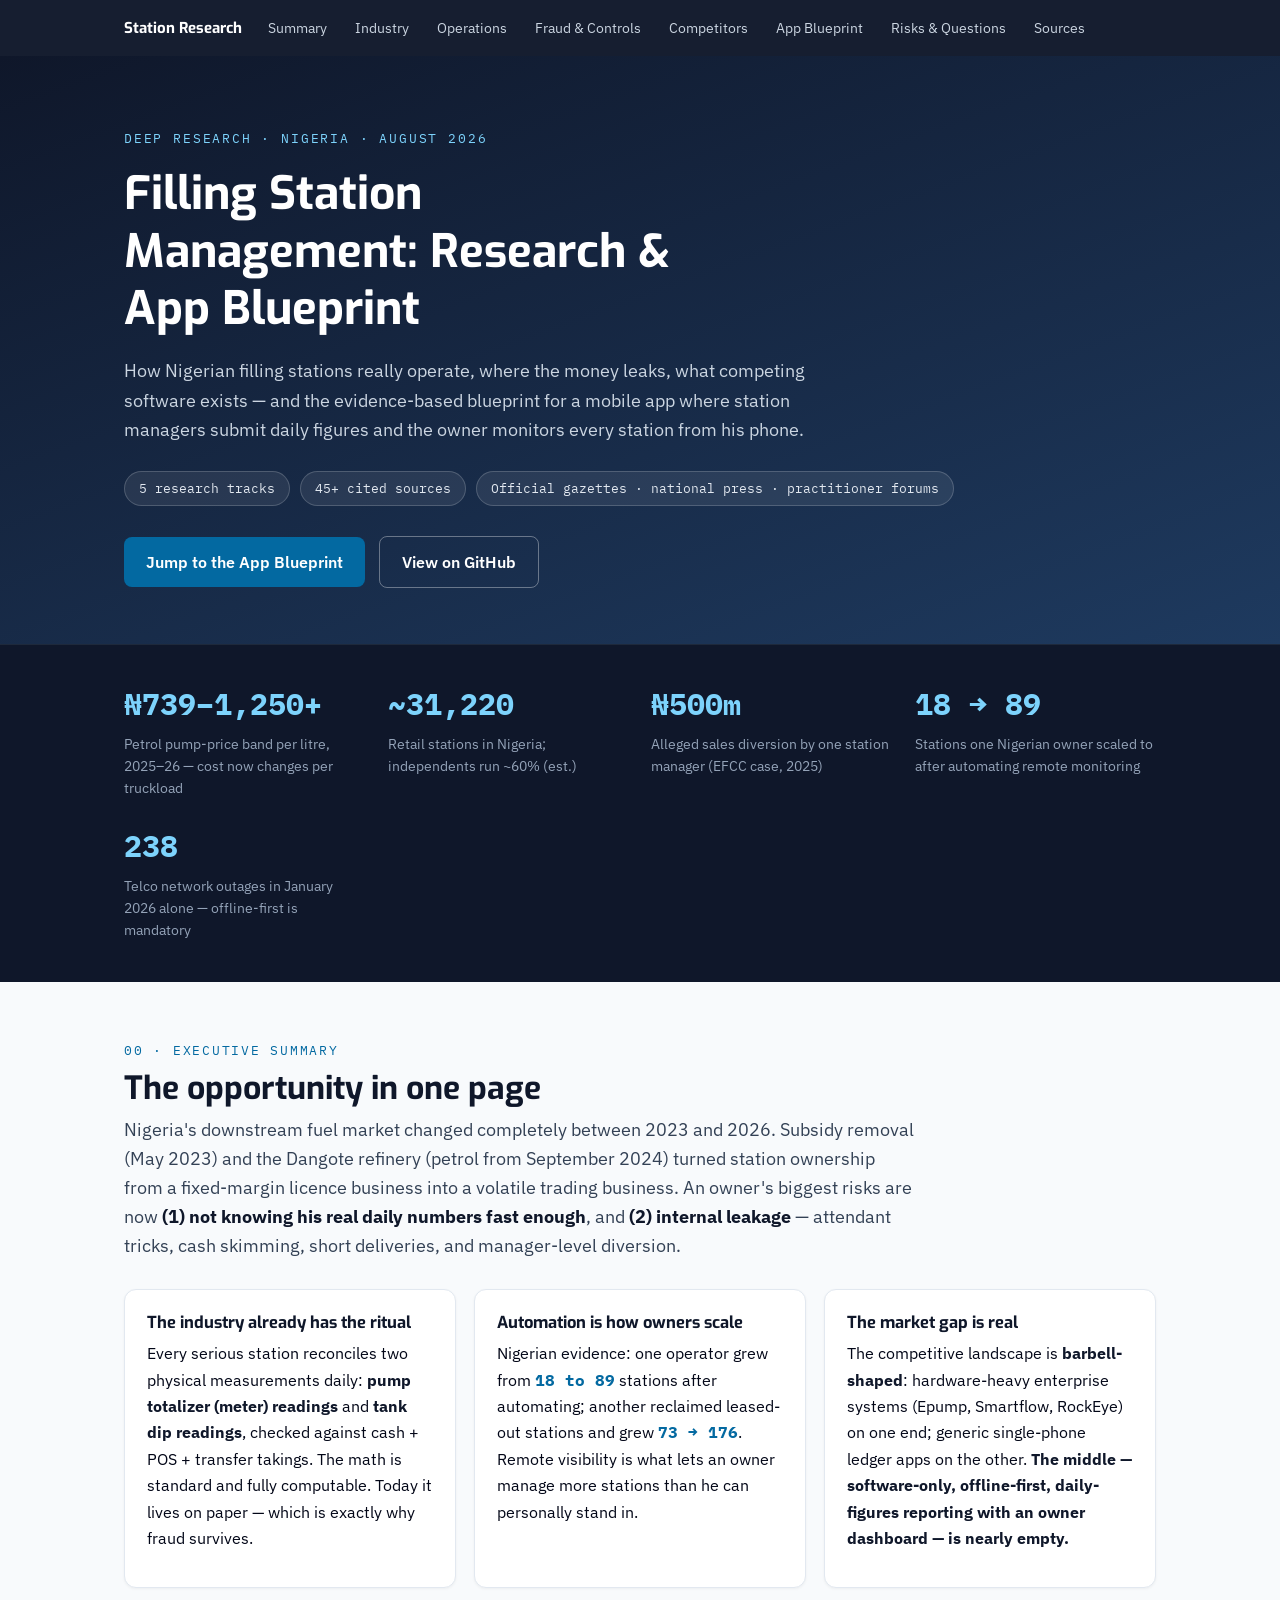
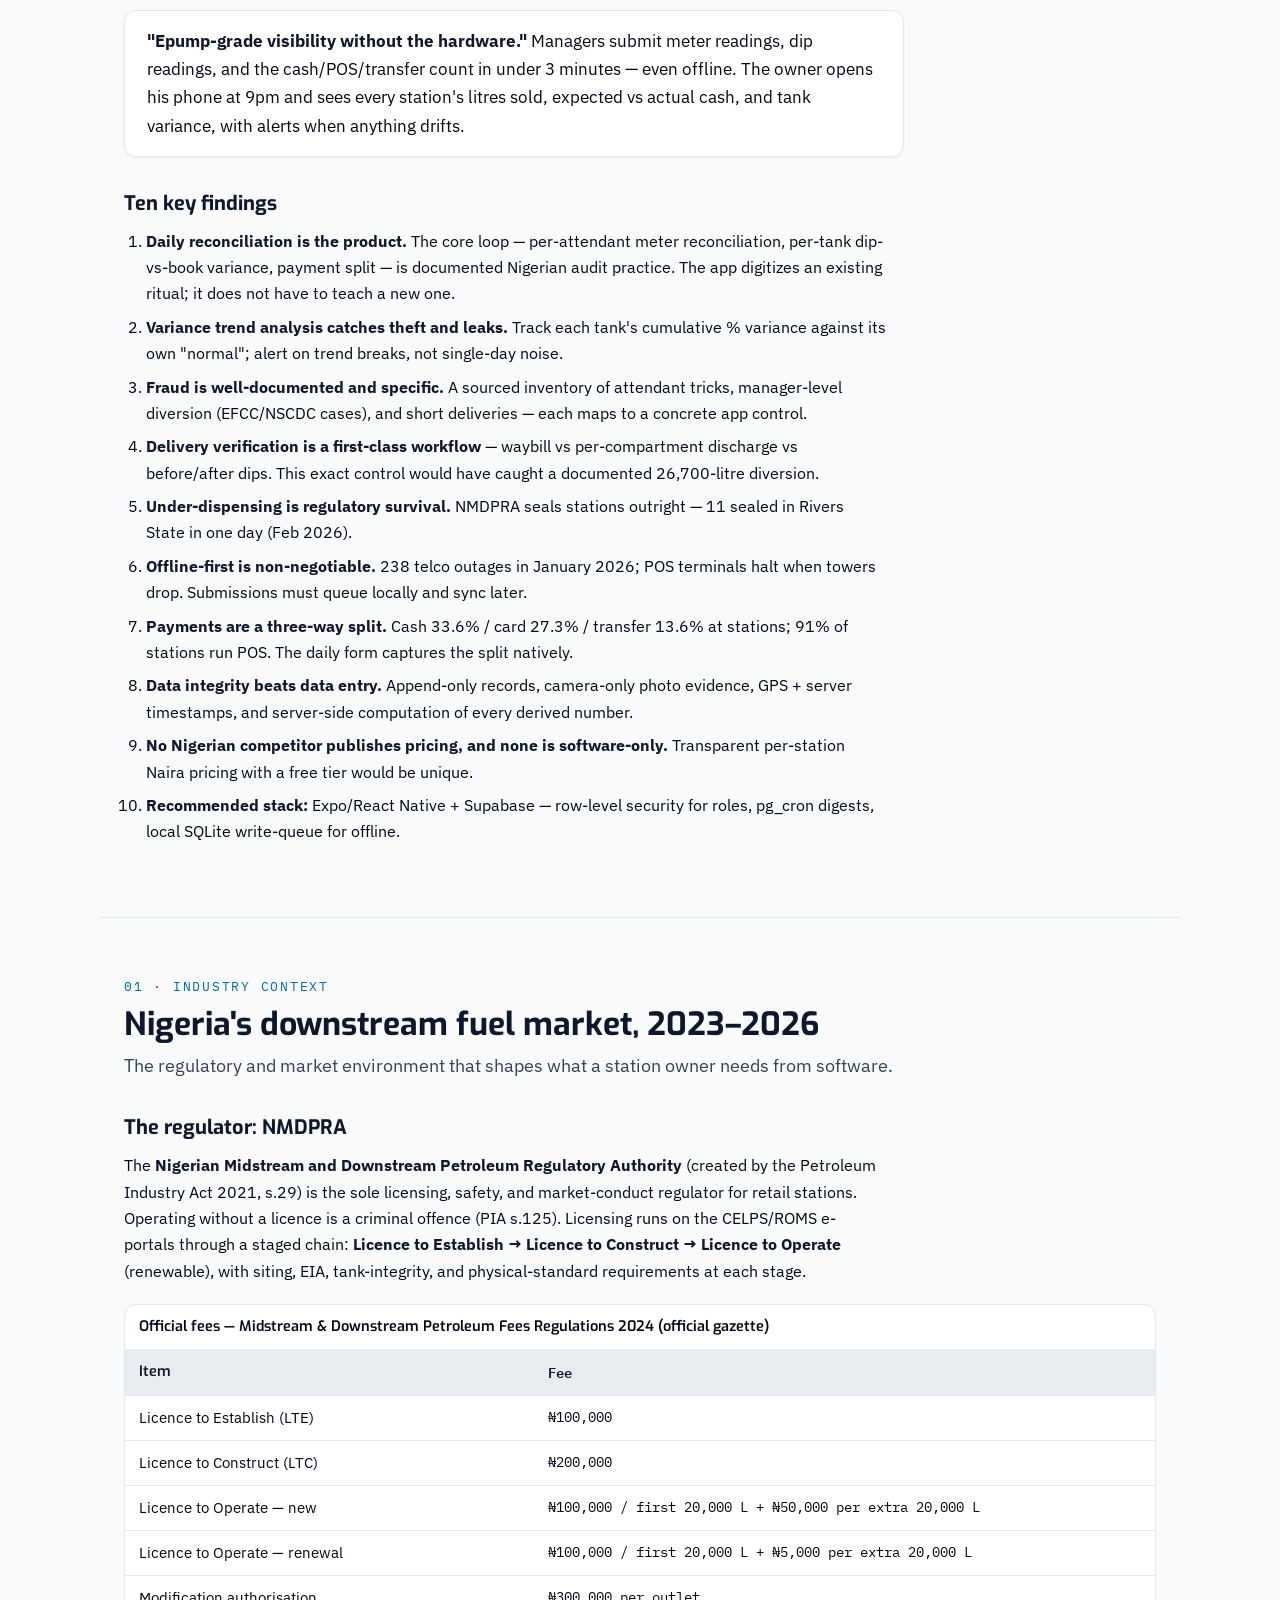
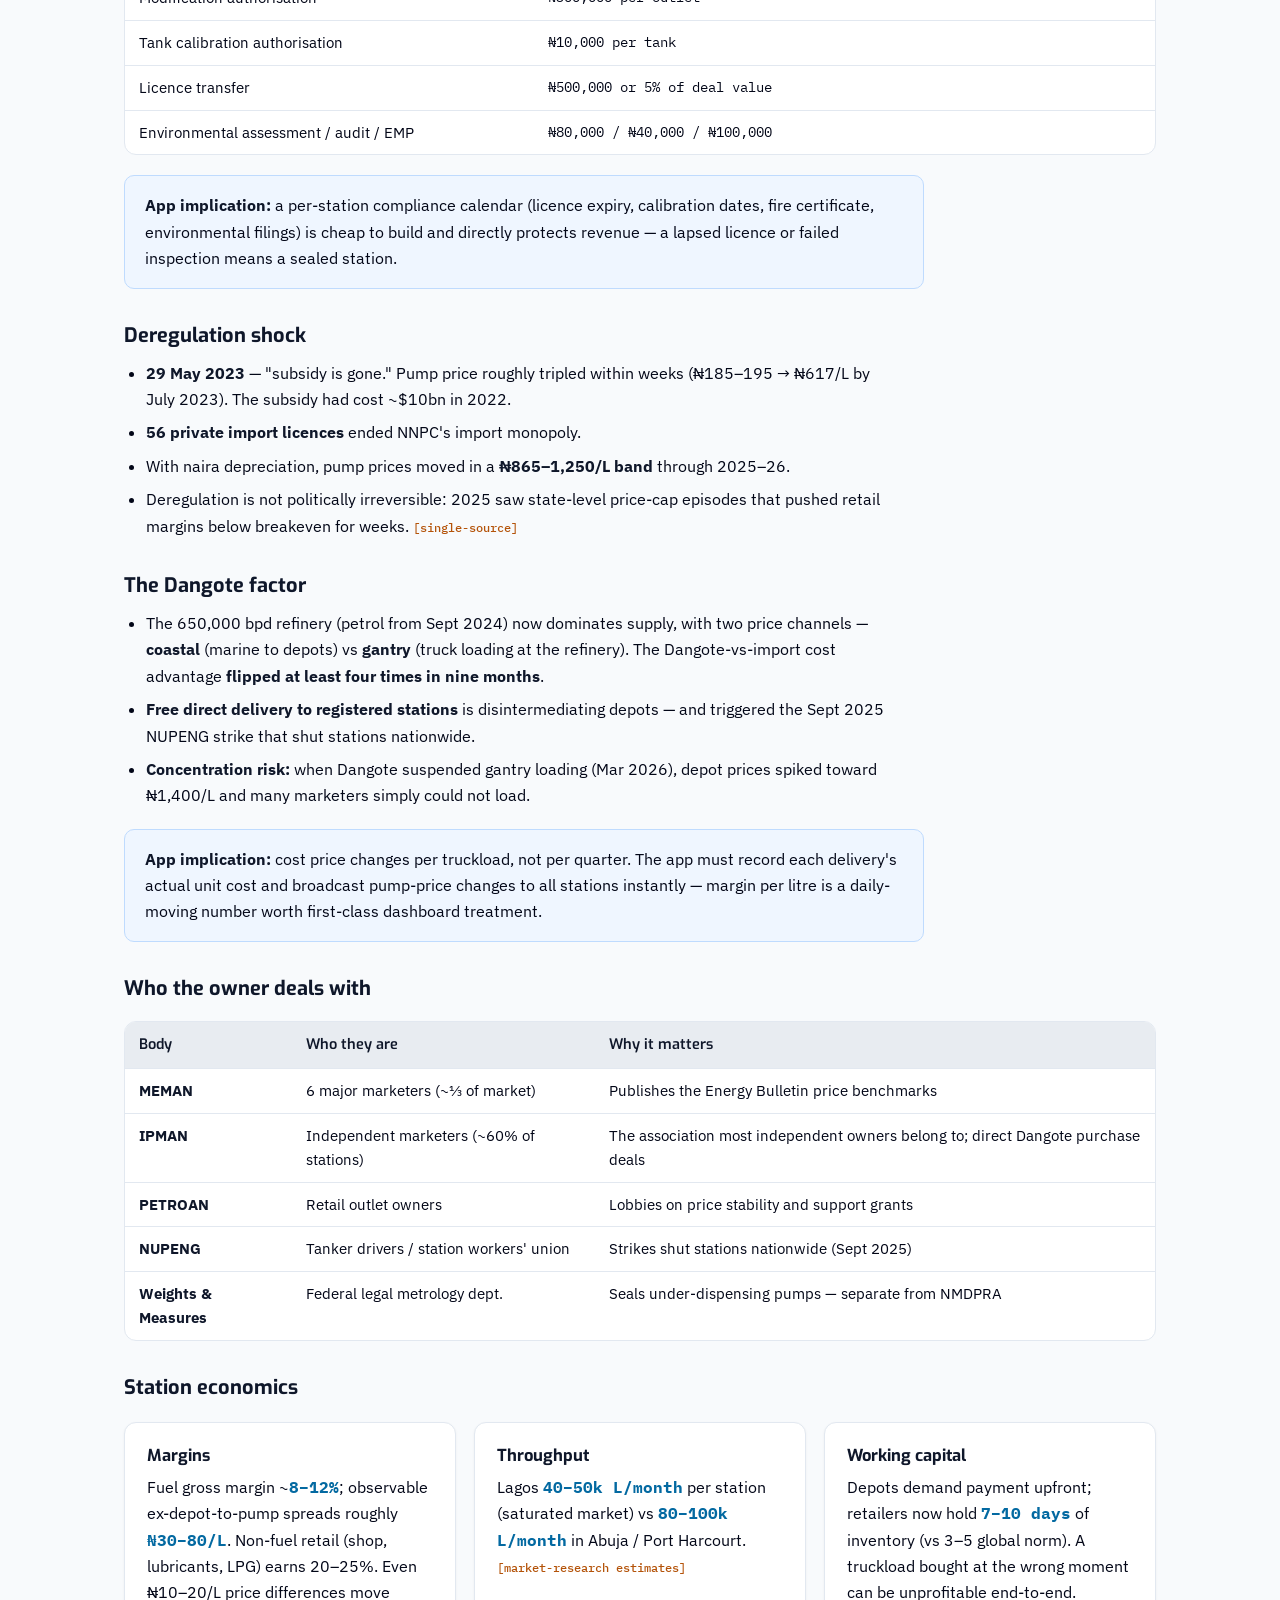
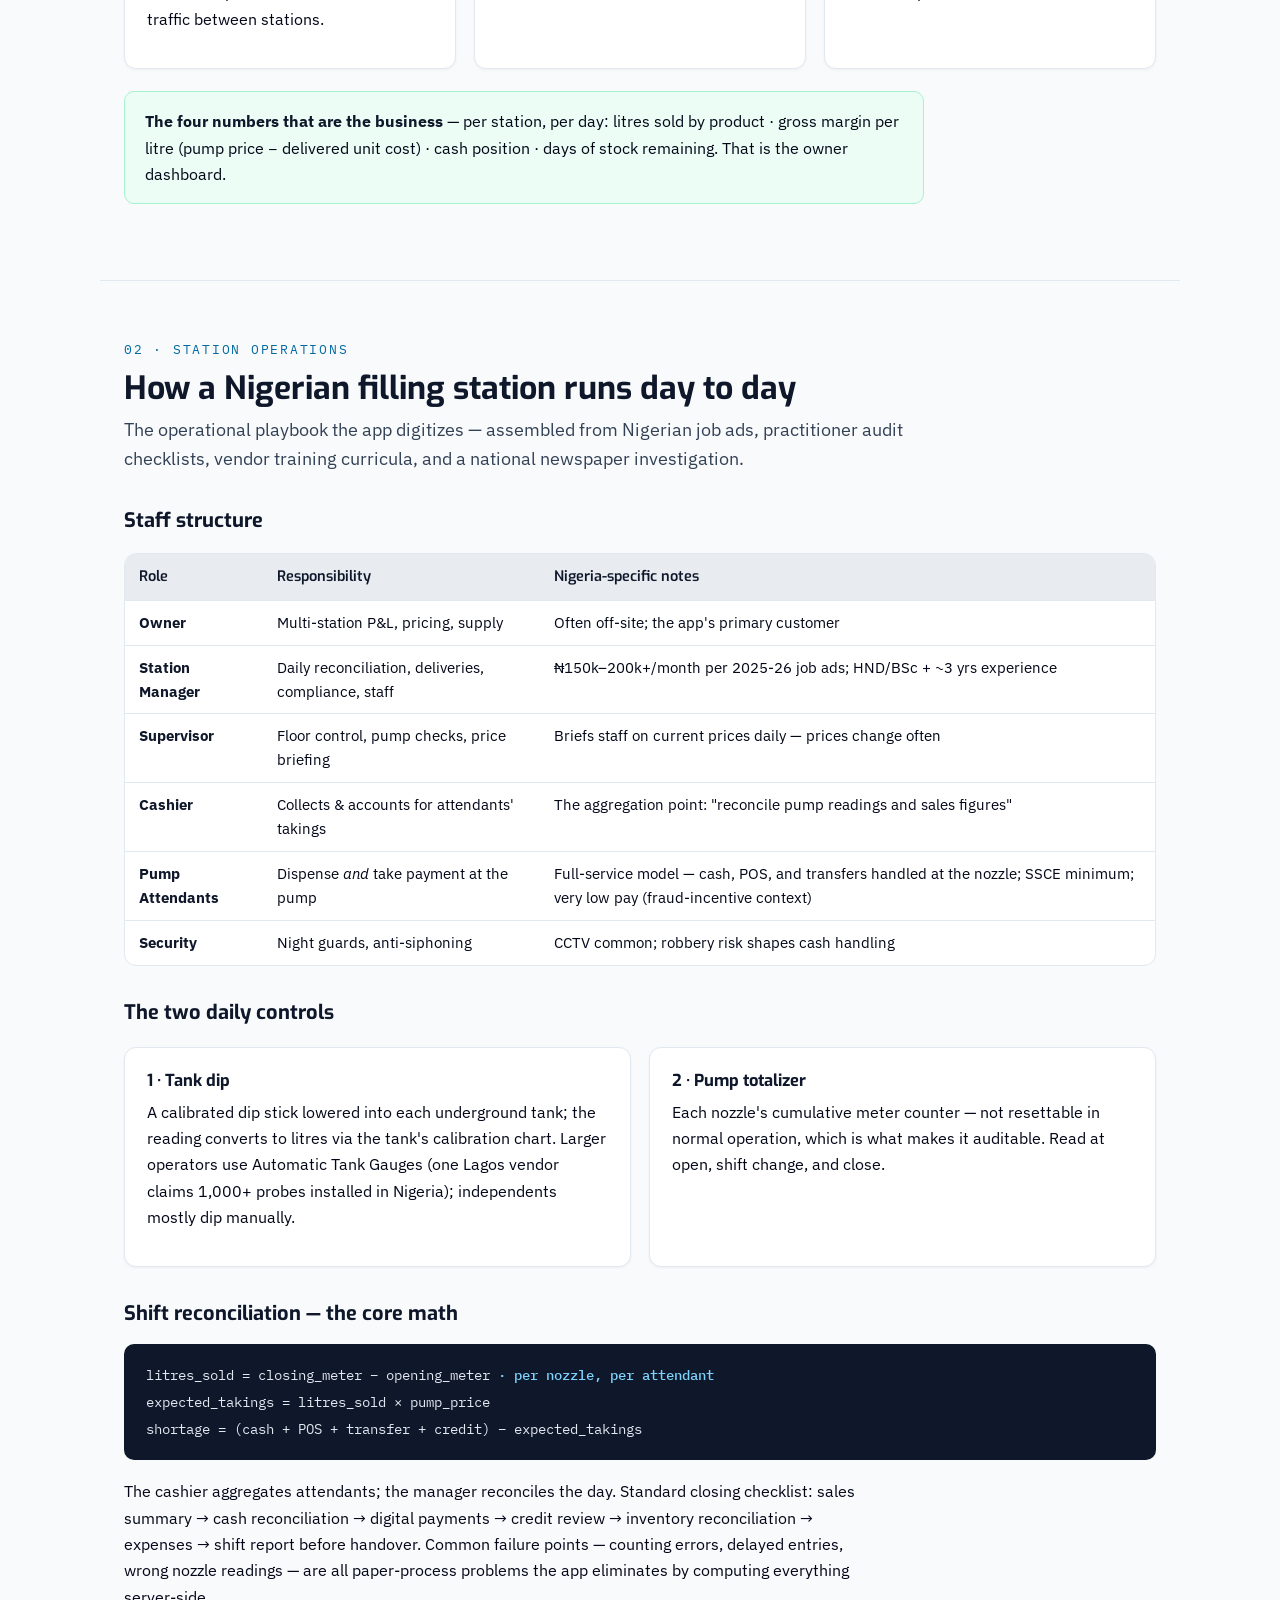
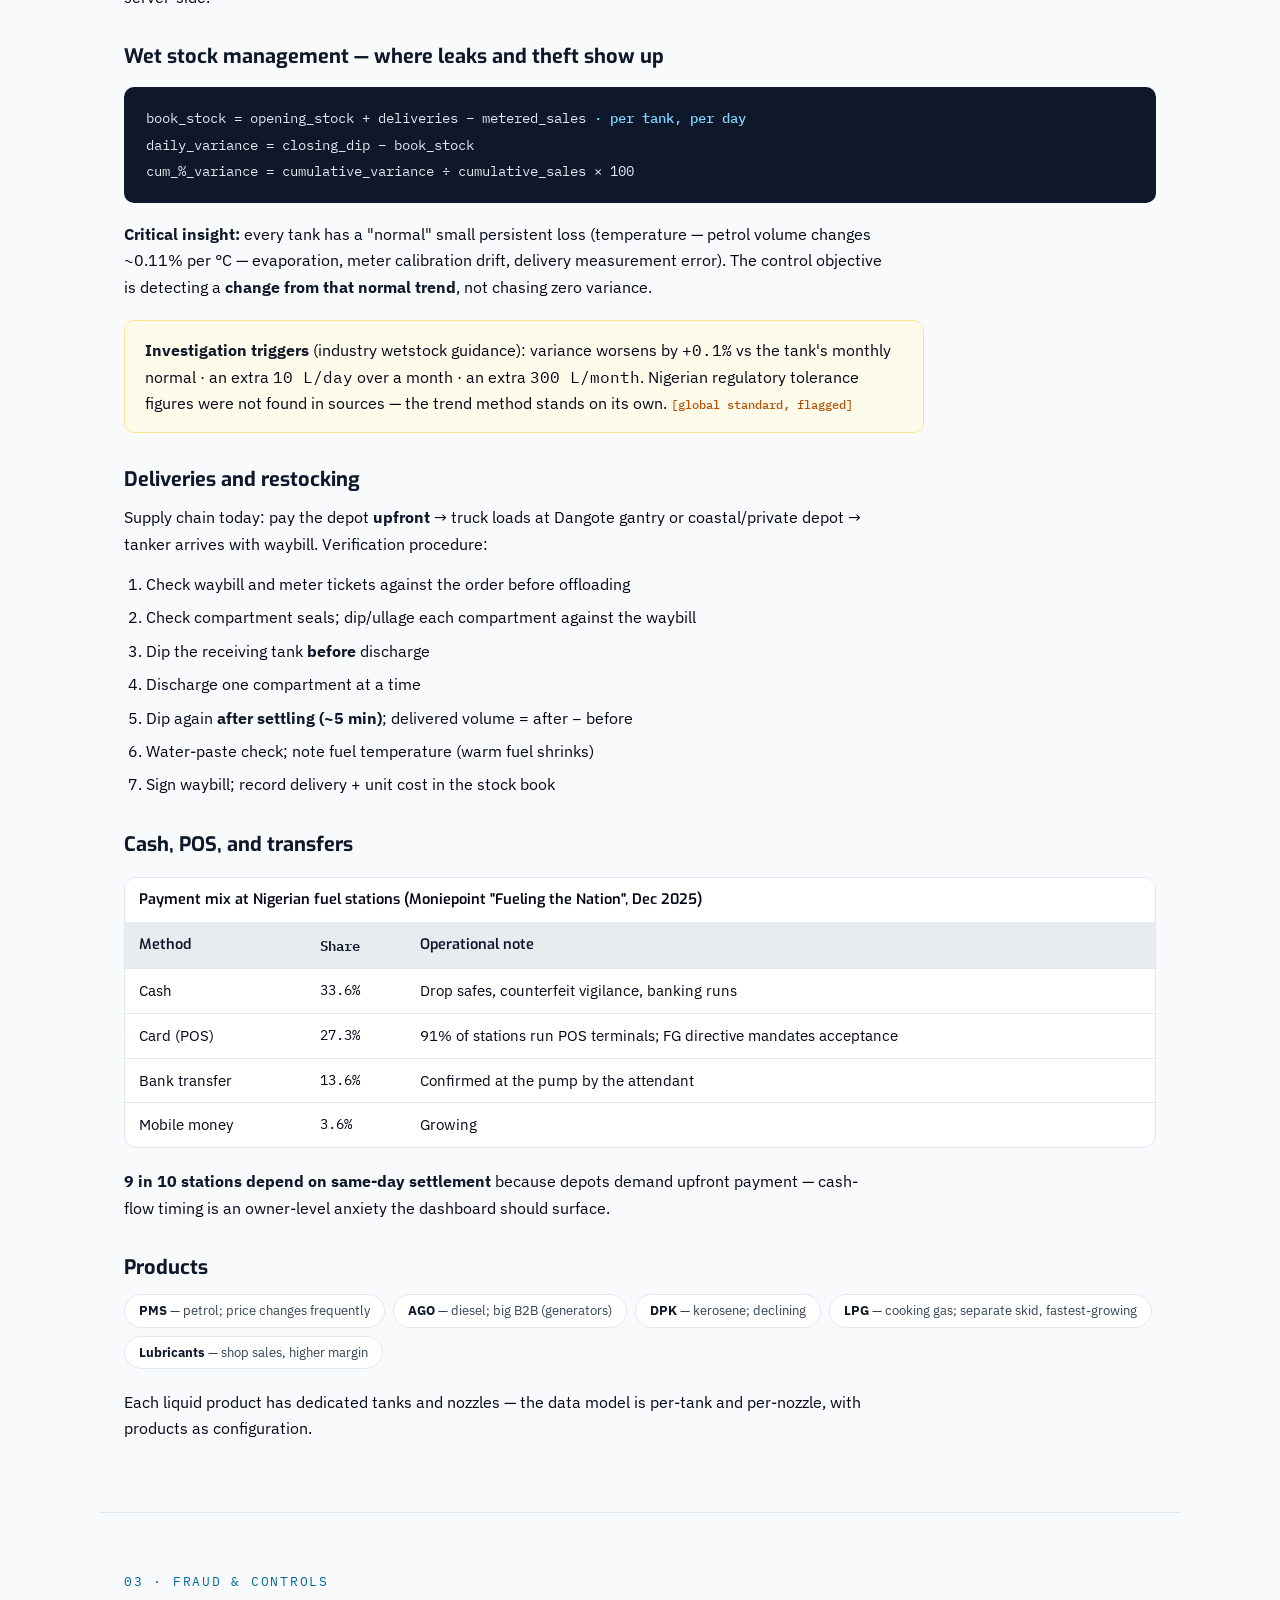
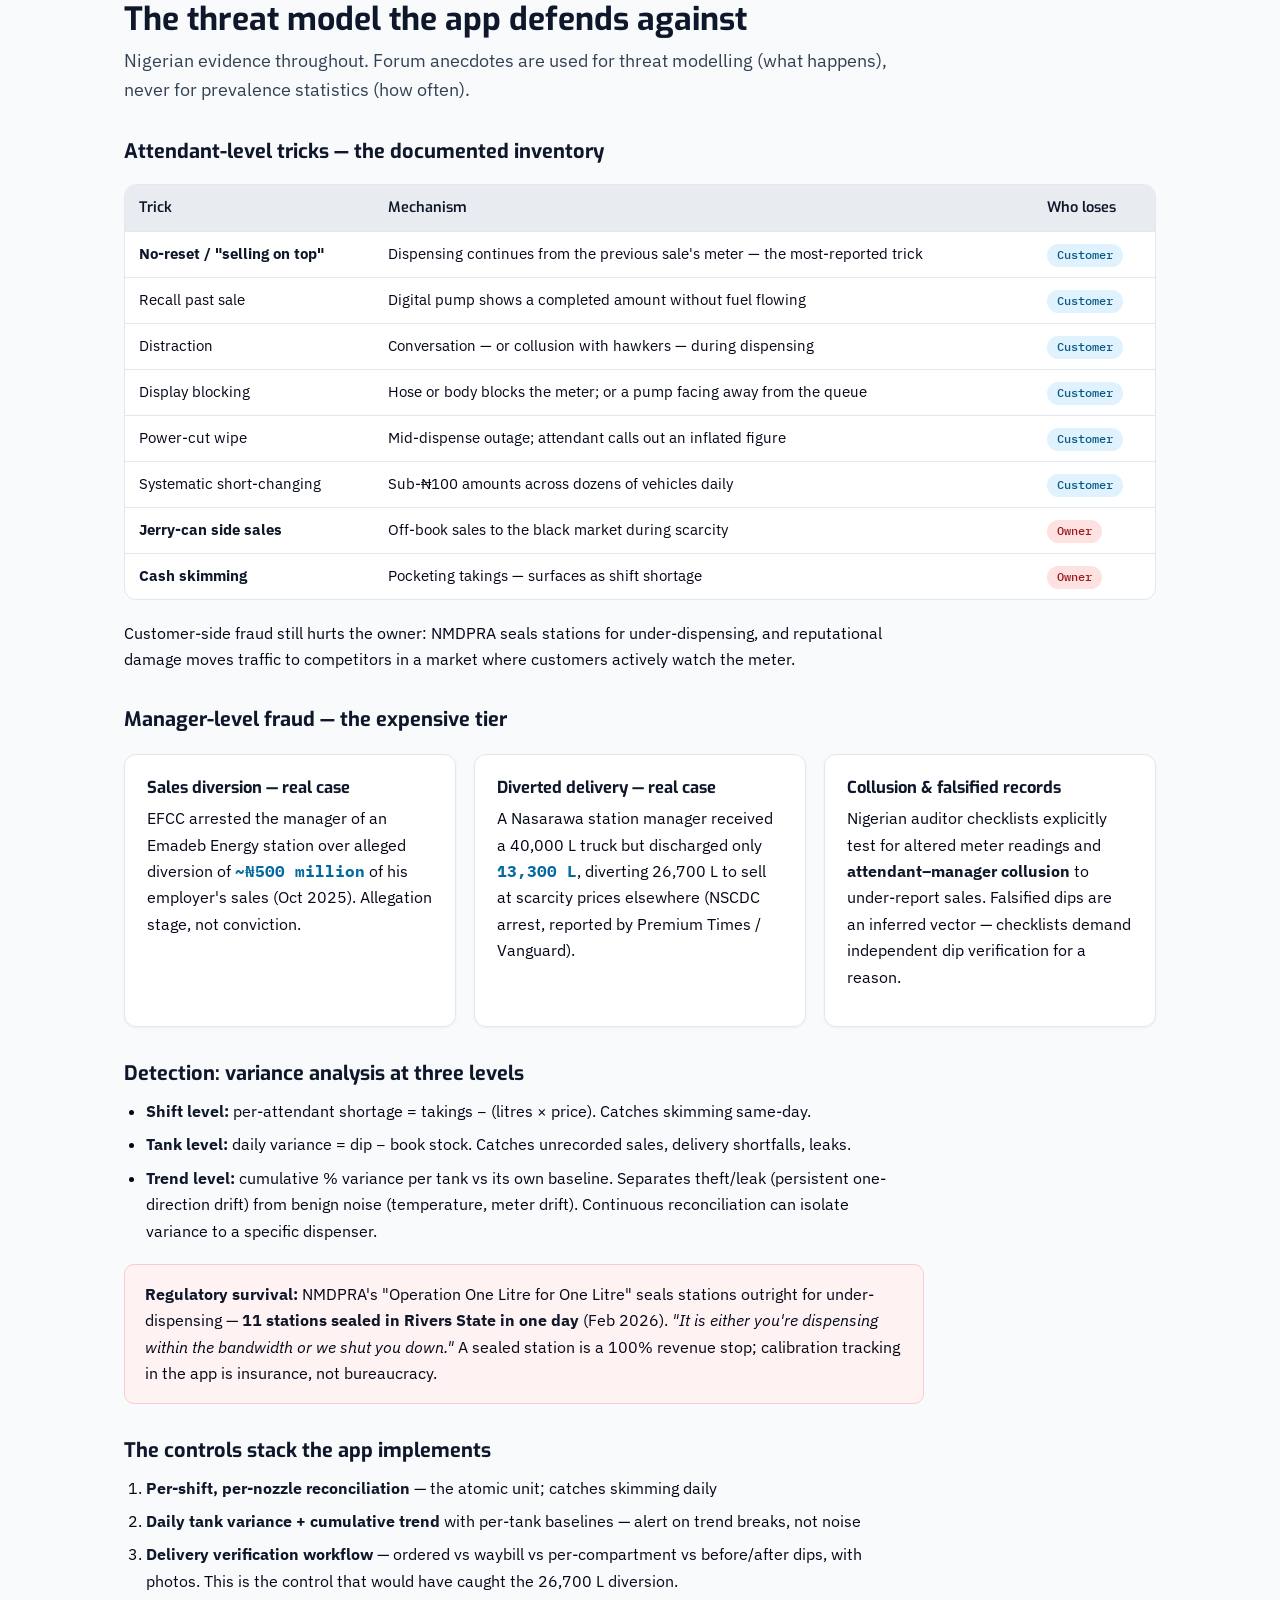
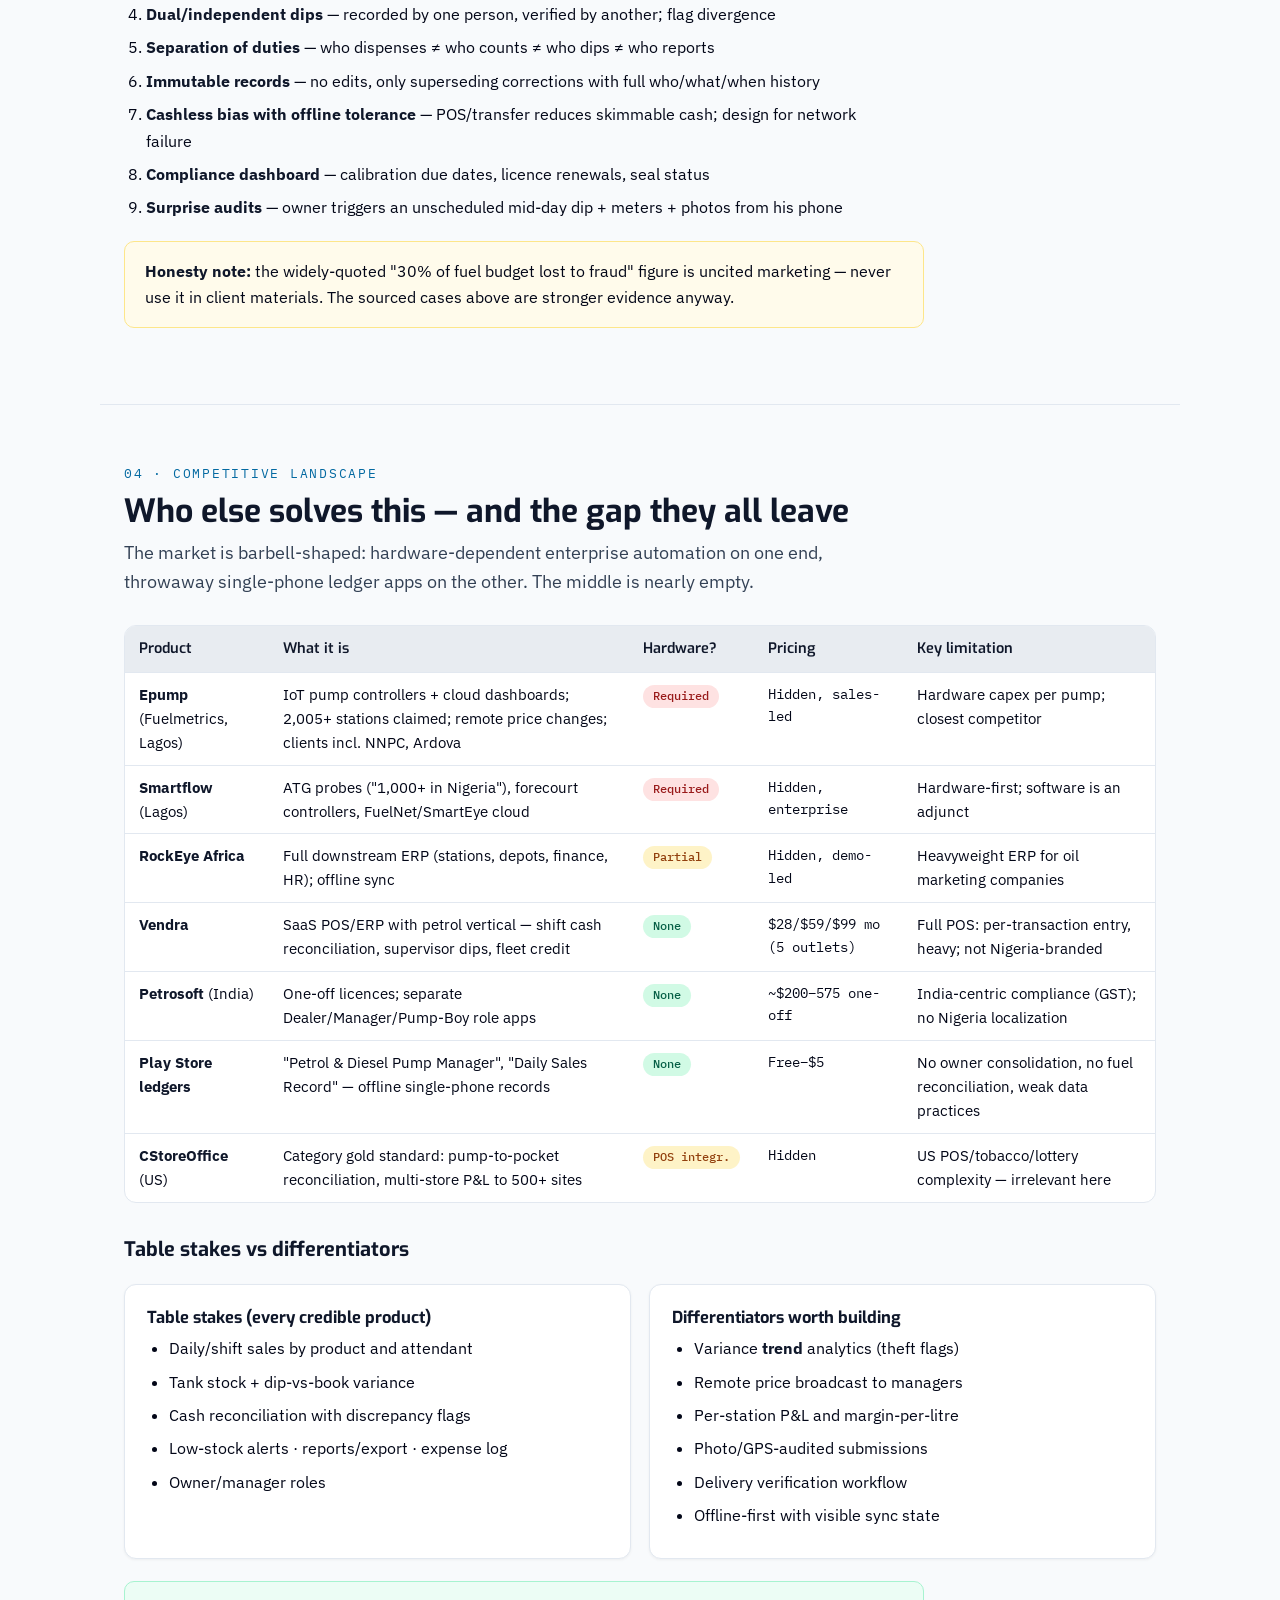
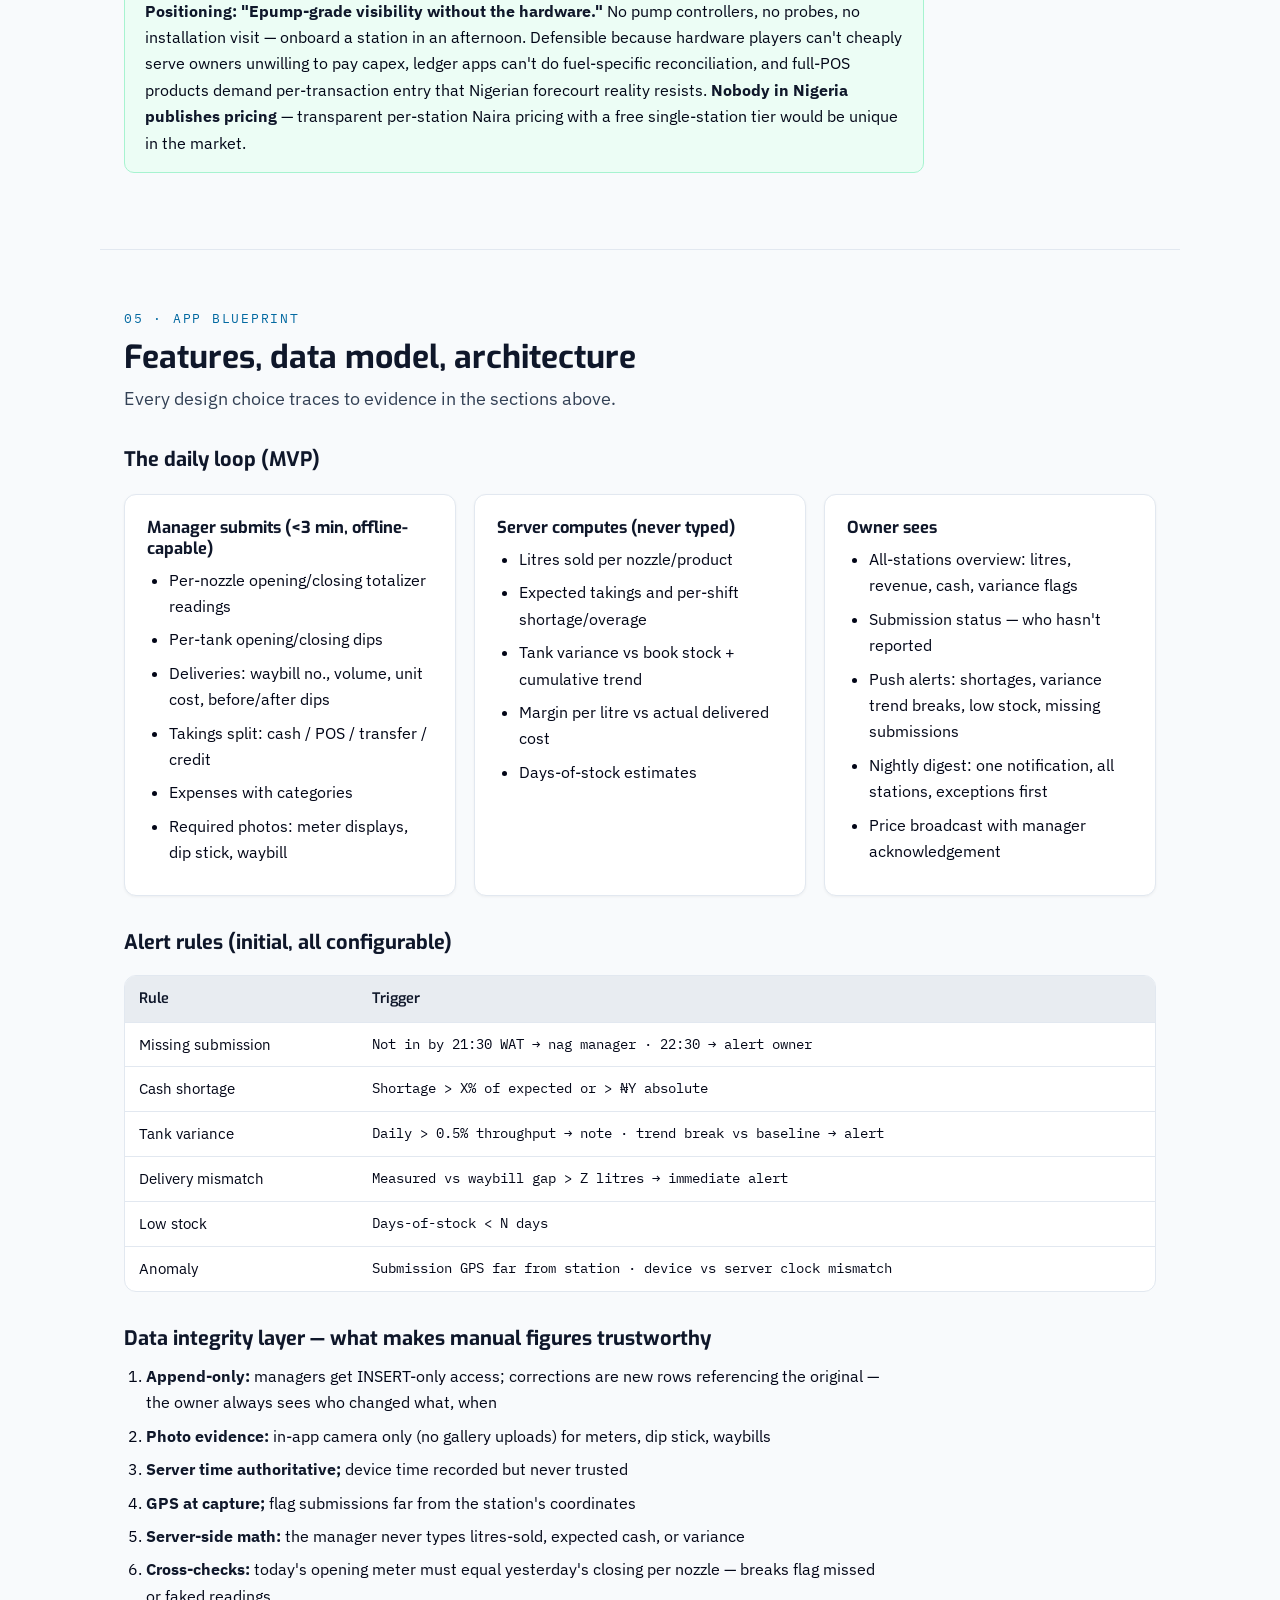
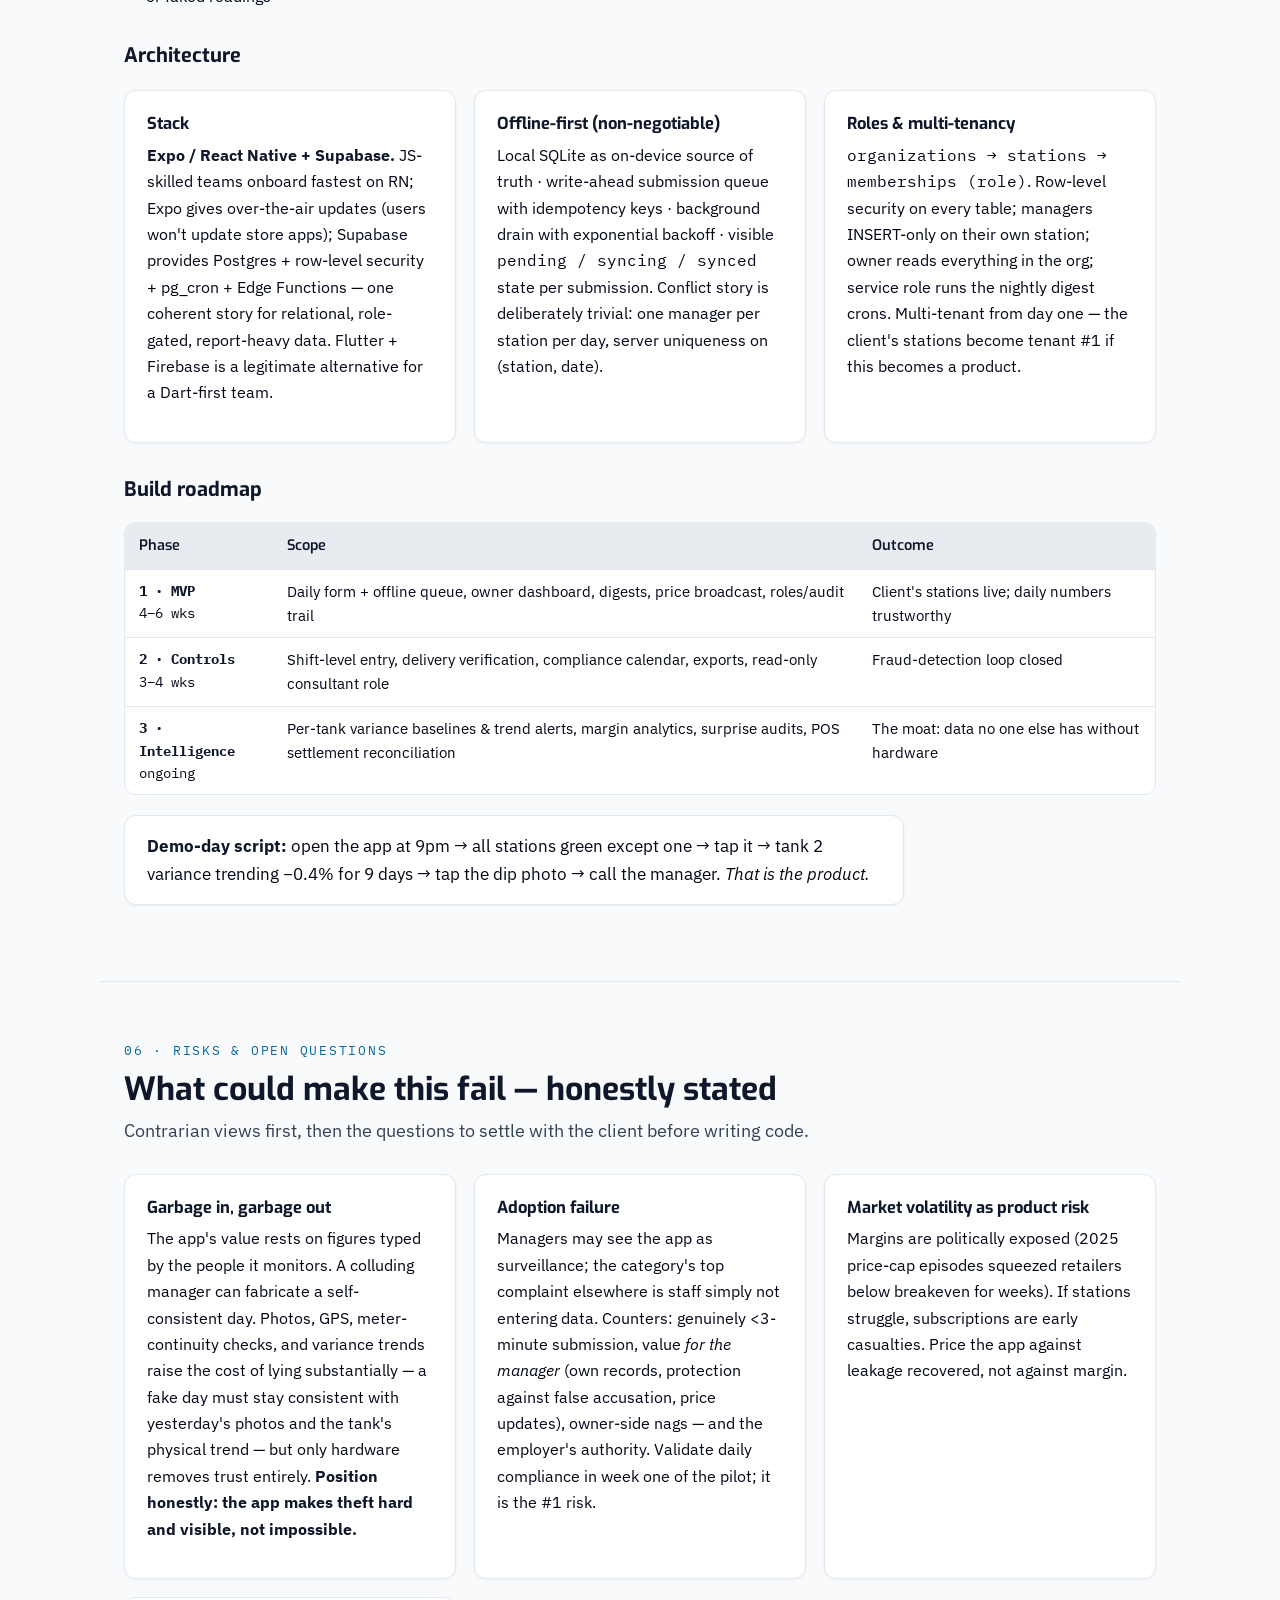
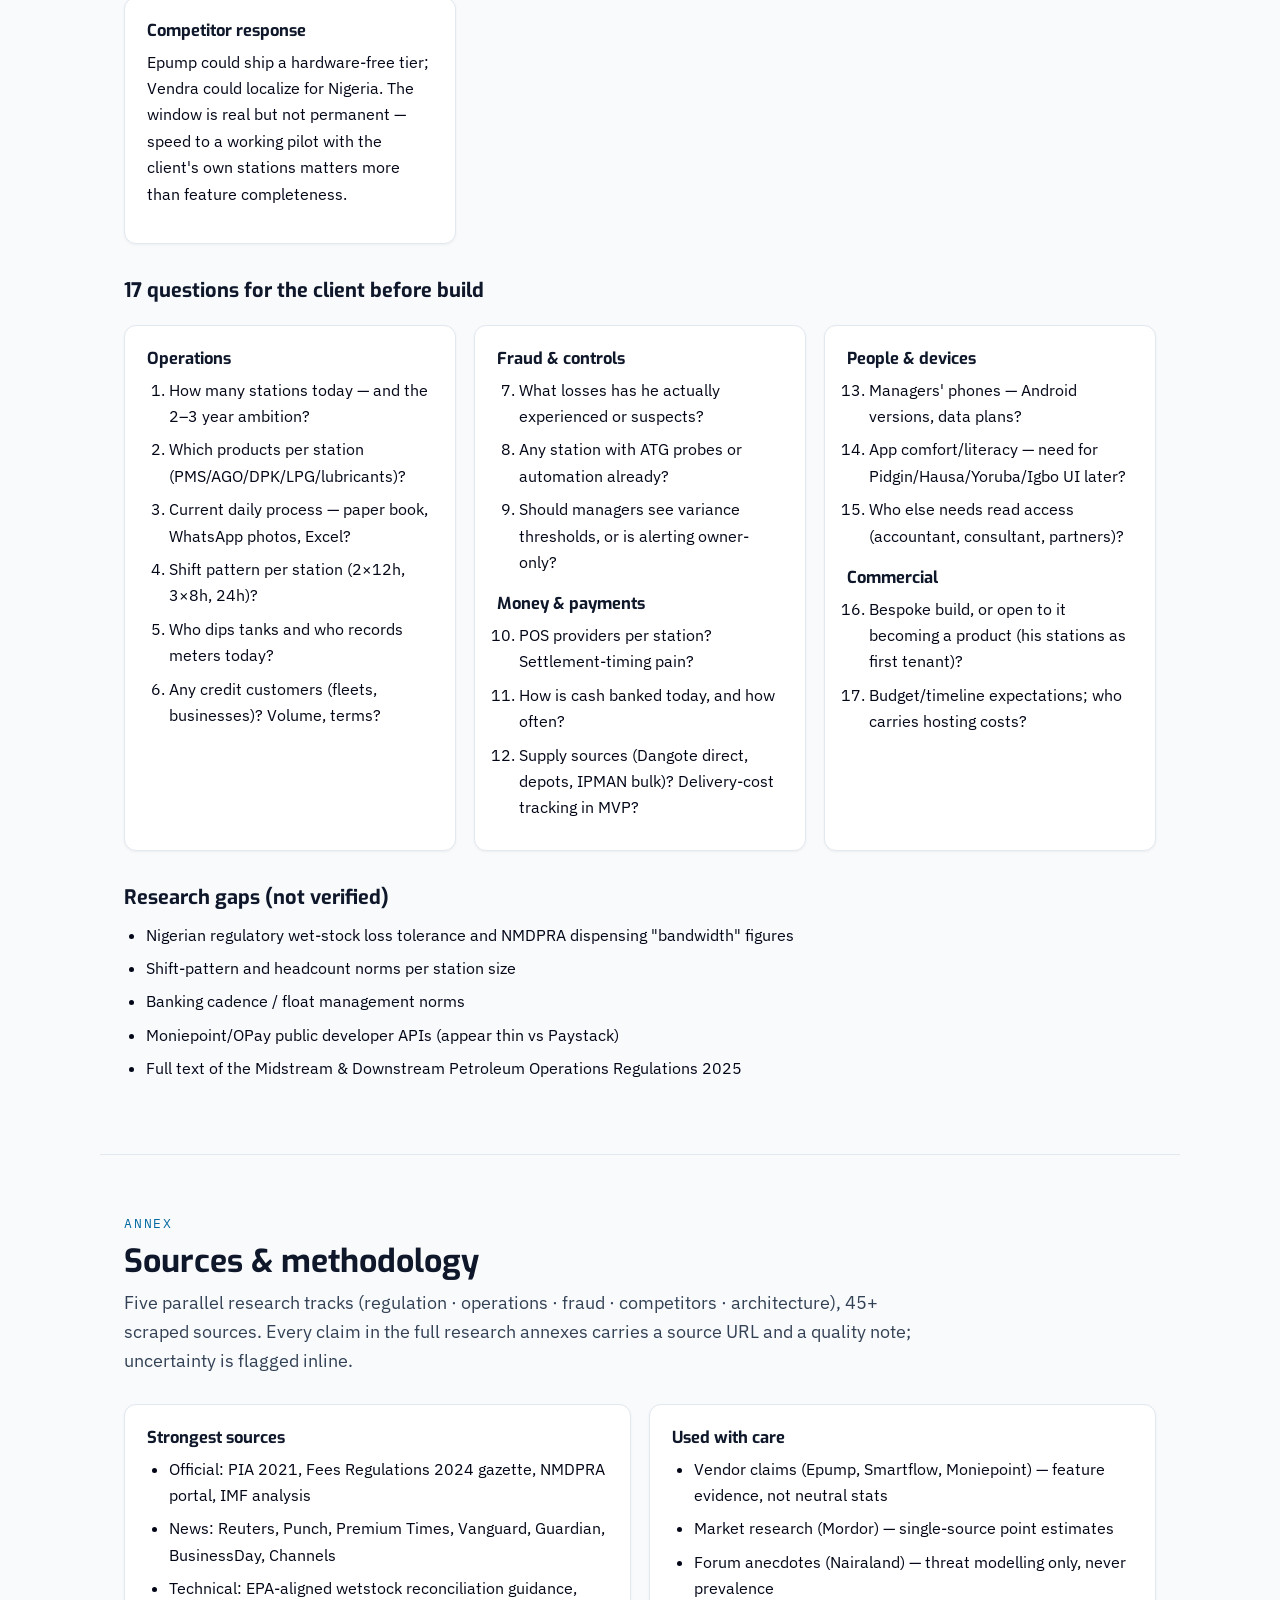
==== index.html @ 1f7fe1a2 "Add single-page report website for GitHub Pages Co-Authored-By: Claude Fable 5 <noreply@anthropic.co" ====
<!DOCTYPE html>
<html lang="en">
<head>
<meta charset="UTF-8">
<meta name="viewport" content="width=device-width, initial-scale=1">
<title>Filling Station Management App — Deep Research (Nigeria)</title>
<meta name="description" content="Deep research: how Nigerian filling stations operate, fraud controls, competitor software, and the blueprint for a multi-station owner/manager mobile app.">
<link rel="preconnect" href="https://fonts.googleapis.com">
<link rel="preconnect" href="https://fonts.gstatic.com" crossorigin>
<link href="https://fonts.googleapis.com/css2?family=Exo:wght@400;500;600;700&family=IBM+Plex+Sans:wght@400;500;600&family=IBM+Plex+Mono:wght@400;500;700&display=swap" rel="stylesheet">
<style>
:root{
  --primary:#0F172A; --on-primary:#FFFFFF; --secondary:#334155; --accent:#0369A1;
  --bg:#F8FAFC; --fg:#020617; --muted:#E8ECF1; --border:#E2E8F0; --danger:#DC2626;
  --ok:#047857; --warn:#B45309; --card:#FFFFFF;
}
*{margin:0;padding:0;box-sizing:border-box}
html{scroll-behavior:smooth}
@media (prefers-reduced-motion: reduce){html{scroll-behavior:auto}*{animation:none!important;transition:none!important}}
body{font-family:'IBM Plex Sans',system-ui,sans-serif;background:var(--bg);color:var(--fg);line-height:1.65;font-size:16px}
h1,h2,h3,h4{font-family:'Exo',sans-serif;line-height:1.25;color:var(--primary)}
.mono{font-family:'IBM Plex Mono',monospace}
a{color:var(--accent)}
a:hover{text-decoration-thickness:2px}
.wrap{max-width:1080px;margin:0 auto;padding:0 24px}

/* Nav */
nav{position:sticky;top:0;z-index:100;background:rgba(15,23,42,.97);backdrop-filter:blur(6px);color:#fff}
nav .wrap{display:flex;align-items:center;gap:8px;height:56px;overflow-x:auto;white-space:nowrap}
nav .brand{font-family:'Exo',sans-serif;font-weight:700;font-size:15px;color:#fff;text-decoration:none;margin-right:8px}
nav a.item{color:#CBD5E1;text-decoration:none;font-size:13.5px;padding:6px 10px;border-radius:6px;transition:background .2s,color .2s;cursor:pointer}
nav a.item:hover{background:#1E293B;color:#fff}

/* Hero */
header{background:linear-gradient(160deg,#0F172A 0%,#1E3A5F 100%);color:#fff;padding:72px 0 56px}
header .kicker{font-family:'IBM Plex Mono',monospace;font-size:13px;letter-spacing:.14em;text-transform:uppercase;color:#7DD3FC;margin-bottom:16px}
header h1{color:#fff;font-size:clamp(30px,5vw,46px);max-width:20ch}
header p.sub{margin-top:18px;font-size:18px;color:#CBD5E1;max-width:64ch}
header .meta{margin-top:26px;display:flex;flex-wrap:wrap;gap:10px}
header .chip{font-family:'IBM Plex Mono',monospace;font-size:12.5px;background:rgba(255,255,255,.08);border:1px solid rgba(255,255,255,.18);border-radius:999px;padding:6px 14px;color:#E2E8F0}
header .cta{display:inline-block;margin-top:30px;background:#0369A1;color:#fff;text-decoration:none;font-weight:600;padding:12px 22px;border-radius:8px;transition:background .2s}
header .cta:hover{background:#075985}
header .cta.ghost{background:transparent;border:1px solid rgba(255,255,255,.35);margin-left:10px}
header .cta.ghost:hover{background:rgba(255,255,255,.08)}

/* Stat band */
.stats{background:var(--primary);color:#fff;padding:34px 0 40px;border-top:1px solid #1E293B}
.stats .grid{display:grid;grid-template-columns:repeat(auto-fit,minmax(200px,1fr));gap:22px}
.stat .n{font-family:'IBM Plex Mono',monospace;font-size:30px;font-weight:700;color:#7DD3FC}
.stat .l{font-size:13.5px;color:#94A3B8;margin-top:4px}

/* Sections */
section{padding:58px 0 8px}
.sec-kicker{font-family:'IBM Plex Mono',monospace;font-size:12.5px;letter-spacing:.14em;text-transform:uppercase;color:var(--accent);margin-bottom:8px}
section>.wrap>h2{font-size:clamp(24px,3.5vw,32px);margin-bottom:8px;scroll-margin-top:80px}
.lede{font-size:17.5px;color:var(--secondary);max-width:72ch;margin-bottom:28px}
h3{font-size:20px;margin:34px 0 12px}
h4{font-size:16.5px;margin:22px 0 8px}
p{margin-bottom:14px;max-width:76ch}
ul,ol{margin:0 0 16px 22px;max-width:74ch}
li{margin-bottom:7px}
strong{color:var(--primary)}

/* Cards & callouts */
.cards{display:grid;grid-template-columns:repeat(auto-fit,minmax(280px,1fr));gap:18px;margin:22px 0}
.card{background:var(--card);border:1px solid var(--border);border-radius:12px;padding:22px;box-shadow:0 1px 3px rgba(2,6,23,.05)}
.card h4{margin-top:0}
.callout{border:1px solid #BFDBFE;background:#EFF6FF;border-radius:10px;padding:16px 20px;margin:20px 0;max-width:80ch}
.callout.red{border-color:#FECACA;background:#FEF2F2}
.callout.green{border-color:#A7F3D0;background:#ECFDF5}
.callout.amber{border-color:#FDE68A;background:#FFFBEB}
.callout p:last-child{margin-bottom:0}
.formula{font-family:'IBM Plex Mono',monospace;font-size:14px;background:#0F172A;color:#E2E8F0;border-radius:10px;padding:18px 22px;margin:18px 0;overflow-x:auto;line-height:1.9}
.formula b{color:#7DD3FC;font-weight:500}

/* Tables */
.tbl{overflow-x:auto;margin:20px 0;border:1px solid var(--border);border-radius:12px;background:#fff}
table{border-collapse:collapse;width:100%;font-size:14.5px;min-width:560px}
th{background:var(--muted);text-align:left;font-family:'Exo',sans-serif;font-weight:600;color:var(--primary);padding:11px 14px;border-bottom:1px solid var(--border)}
td{padding:10px 14px;border-bottom:1px solid var(--border);vertical-align:top}
tr:last-child td{border-bottom:none}
td.mono,th.mono{font-family:'IBM Plex Mono',monospace;font-size:13.5px}
.tag{display:inline-block;font-family:'IBM Plex Mono',monospace;font-size:11.5px;font-weight:500;border-radius:999px;padding:2px 10px;white-space:nowrap}
.tag.owner{background:#FEE2E2;color:#991B1B}
.tag.cust{background:#E0F2FE;color:#075985}
.tag.yes{background:#D1FAE5;color:#065F46}
.tag.no{background:#F1F5F9;color:#64748B}
.tag.part{background:#FEF3C7;color:#92400E}

/* Misc */
.divider{border:none;border-top:1px solid var(--border);margin:48px auto 0;max-width:1080px}
.qgrid{display:grid;grid-template-columns:repeat(auto-fit,minmax(300px,1fr));gap:18px;margin:22px 0}
.src{font-size:13px;color:#64748B}
footer{background:var(--primary);color:#94A3B8;padding:44px 0;margin-top:70px;font-size:14px}
footer a{color:#7DD3FC}
.flag{font-family:'IBM Plex Mono',monospace;font-size:12px;color:var(--warn);font-weight:500}
.pill-row{display:flex;flex-wrap:wrap;gap:8px;margin:14px 0 20px}
.pill{font-size:13px;background:#fff;border:1px solid var(--border);border-radius:999px;padding:5px 14px;color:var(--secondary)}
.num{font-family:'IBM Plex Mono',monospace;font-weight:700;color:var(--accent)}
blockquote{border:1px solid var(--border);padding:16px 22px;background:#fff;border-radius:12px;margin:20px 0;font-size:17px;max-width:78ch;box-shadow:0 1px 3px rgba(2,6,23,.05)}
</style>
</head>
<body>

<nav aria-label="Sections">
  <div class="wrap">
    <a class="brand" href="#top">Station Research</a>
    <a class="item" href="#summary">Summary</a>
    <a class="item" href="#industry">Industry</a>
    <a class="item" href="#operations">Operations</a>
    <a class="item" href="#fraud">Fraud &amp; Controls</a>
    <a class="item" href="#competitors">Competitors</a>
    <a class="item" href="#blueprint">App Blueprint</a>
    <a class="item" href="#risks">Risks &amp; Questions</a>
    <a class="item" href="#sources">Sources</a>
  </div>
</nav>

<header id="top">
  <div class="wrap">
    <div class="kicker">Deep Research · Nigeria · August 2026</div>
    <h1>Filling Station Management: Research &amp; App Blueprint</h1>
    <p class="sub">How Nigerian filling stations really operate, where the money leaks, what competing software exists — and the evidence-based blueprint for a mobile app where station managers submit daily figures and the owner monitors every station from his phone.</p>
    <div class="meta">
      <span class="chip">5 research tracks</span>
      <span class="chip">45+ cited sources</span>
      <span class="chip">Official gazettes · national press · practitioner forums</span>
    </div>
    <div>
      <a class="cta" href="#blueprint">Jump to the App Blueprint</a>
      <a class="cta ghost" href="https://github.com/mosesdex/filling-station-management-research">View on GitHub</a>
    </div>
  </div>
</header>

<div class="stats" aria-label="Key numbers">
  <div class="wrap grid">
    <div class="stat"><div class="n">₦739–1,250+</div><div class="l">Petrol pump-price band per litre, 2025–26 — cost now changes per truckload</div></div>
    <div class="stat"><div class="n">~31,220</div><div class="l">Retail stations in Nigeria; independents run ~60% (est.)</div></div>
    <div class="stat"><div class="n">₦500m</div><div class="l">Alleged sales diversion by one station manager (EFCC case, 2025)</div></div>
    <div class="stat"><div class="n">18 → 89</div><div class="l">Stations one Nigerian owner scaled to after automating remote monitoring</div></div>
    <div class="stat"><div class="n">238</div><div class="l">Telco network outages in January 2026 alone — offline-first is mandatory</div></div>
  </div>
</div>

<!-- ============ EXECUTIVE SUMMARY ============ -->
<section id="summary">
  <div class="wrap">
    <div class="sec-kicker">00 · Executive Summary</div>
    <h2>The opportunity in one page</h2>
    <p class="lede">Nigeria's downstream fuel market changed completely between 2023 and 2026. Subsidy removal (May 2023) and the Dangote refinery (petrol from September 2024) turned station ownership from a fixed-margin licence business into a volatile trading business. An owner's biggest risks are now <strong>(1) not knowing his real daily numbers fast enough</strong>, and <strong>(2) internal leakage</strong> — attendant tricks, cash skimming, short deliveries, and manager-level diversion.</p>

    <div class="cards">
      <div class="card">
        <h4>The industry already has the ritual</h4>
        <p>Every serious station reconciles two physical measurements daily: <strong>pump totalizer (meter) readings</strong> and <strong>tank dip readings</strong>, checked against cash + POS + transfer takings. The math is standard and fully computable. Today it lives on paper — which is exactly why fraud survives.</p>
      </div>
      <div class="card">
        <h4>Automation is how owners scale</h4>
        <p>Nigerian evidence: one operator grew from <span class="num">18 to 89</span> stations after automating; another reclaimed leased-out stations and grew <span class="num">73 → 176</span>. Remote visibility is what lets an owner manage more stations than he can personally stand in.</p>
      </div>
      <div class="card">
        <h4>The market gap is real</h4>
        <p>The competitive landscape is <strong>barbell-shaped</strong>: hardware-heavy enterprise systems (Epump, Smartflow, RockEye) on one end; generic single-phone ledger apps on the other. <strong>The middle — software-only, offline-first, daily-figures reporting with an owner dashboard — is nearly empty.</strong></p>
      </div>
    </div>

    <blockquote><strong>"Epump-grade visibility without the hardware."</strong> Managers submit meter readings, dip readings, and the cash/POS/transfer count in under 3 minutes — even offline. The owner opens his phone at 9pm and sees every station's litres sold, expected vs actual cash, and tank variance, with alerts when anything drifts.</blockquote>

    <h3>Ten key findings</h3>
    <ol>
      <li><strong>Daily reconciliation is the product.</strong> The core loop — per-attendant meter reconciliation, per-tank dip-vs-book variance, payment split — is documented Nigerian audit practice. The app digitizes an existing ritual; it does not have to teach a new one.</li>
      <li><strong>Variance trend analysis catches theft and leaks.</strong> Track each tank's cumulative % variance against its own "normal"; alert on trend breaks, not single-day noise.</li>
      <li><strong>Fraud is well-documented and specific.</strong> A sourced inventory of attendant tricks, manager-level diversion (EFCC/NSCDC cases), and short deliveries — each maps to a concrete app control.</li>
      <li><strong>Delivery verification is a first-class workflow</strong> — waybill vs per-compartment discharge vs before/after dips. This exact control would have caught a documented 26,700-litre diversion.</li>
      <li><strong>Under-dispensing is regulatory survival.</strong> NMDPRA seals stations outright — 11 sealed in Rivers State in one day (Feb 2026).</li>
      <li><strong>Offline-first is non-negotiable.</strong> 238 telco outages in January 2026; POS terminals halt when towers drop. Submissions must queue locally and sync later.</li>
      <li><strong>Payments are a three-way split.</strong> Cash 33.6% / card 27.3% / transfer 13.6% at stations; 91% of stations run POS. The daily form captures the split natively.</li>
      <li><strong>Data integrity beats data entry.</strong> Append-only records, camera-only photo evidence, GPS + server timestamps, and server-side computation of every derived number.</li>
      <li><strong>No Nigerian competitor publishes pricing, and none is software-only.</strong> Transparent per-station Naira pricing with a free tier would be unique.</li>
      <li><strong>Recommended stack:</strong> Expo/React Native + Supabase — row-level security for roles, pg_cron digests, local SQLite write-queue for offline.</li>
    </ol>
  </div>
</section>
<hr class="divider">

<!-- ============ INDUSTRY ============ -->
<section id="industry">
  <div class="wrap">
    <div class="sec-kicker">01 · Industry Context</div>
    <h2>Nigeria's downstream fuel market, 2023–2026</h2>
    <p class="lede">The regulatory and market environment that shapes what a station owner needs from software.</p>

    <h3>The regulator: NMDPRA</h3>
    <p>The <strong>Nigerian Midstream and Downstream Petroleum Regulatory Authority</strong> (created by the Petroleum Industry Act 2021, s.29) is the sole licensing, safety, and market-conduct regulator for retail stations. Operating without a licence is a criminal offence (PIA s.125). Licensing runs on the CELPS/ROMS e-portals through a staged chain: <strong>Licence to Establish → Licence to Construct → Licence to Operate</strong> (renewable), with siting, EIA, tank-integrity, and physical-standard requirements at each stage.</p>

    <div class="tbl"><table>
      <caption style="text-align:left;padding:10px 14px;font-weight:600;font-family:'Exo',sans-serif">Official fees — Midstream &amp; Downstream Petroleum Fees Regulations 2024 (official gazette)</caption>
      <thead><tr><th>Item</th><th class="mono">Fee</th></tr></thead>
      <tbody>
        <tr><td>Licence to Establish (LTE)</td><td class="mono">₦100,000</td></tr>
        <tr><td>Licence to Construct (LTC)</td><td class="mono">₦200,000</td></tr>
        <tr><td>Licence to Operate — new</td><td class="mono">₦100,000 / first 20,000 L + ₦50,000 per extra 20,000 L</td></tr>
        <tr><td>Licence to Operate — renewal</td><td class="mono">₦100,000 / first 20,000 L + ₦5,000 per extra 20,000 L</td></tr>
        <tr><td>Modification authorisation</td><td class="mono">₦300,000 per outlet</td></tr>
        <tr><td>Tank calibration authorisation</td><td class="mono">₦10,000 per tank</td></tr>
        <tr><td>Licence transfer</td><td class="mono">₦500,000 or 5% of deal value</td></tr>
        <tr><td>Environmental assessment / audit / EMP</td><td class="mono">₦80,000 / ₦40,000 / ₦100,000</td></tr>
      </tbody>
    </table></div>

    <div class="callout">
      <p><strong>App implication:</strong> a per-station compliance calendar (licence expiry, calibration dates, fire certificate, environmental filings) is cheap to build and directly protects revenue — a lapsed licence or failed inspection means a sealed station.</p>
    </div>

    <h3>Deregulation shock</h3>
    <ul>
      <li><strong>29 May 2023</strong> — "subsidy is gone." Pump price roughly tripled within weeks (₦185–195 → ₦617/L by July 2023). The subsidy had cost ~$10bn in 2022.</li>
      <li><strong>56 private import licences</strong> ended NNPC's import monopoly.</li>
      <li>With naira depreciation, pump prices moved in a <strong>₦865–1,250/L band</strong> through 2025–26.</li>
      <li>Deregulation is not politically irreversible: 2025 saw state-level price-cap episodes that pushed retail margins below breakeven for weeks. <span class="flag">[single-source]</span></li>
    </ul>

    <h3>The Dangote factor</h3>
    <ul>
      <li>The 650,000 bpd refinery (petrol from Sept 2024) now dominates supply, with two price channels — <strong>coastal</strong> (marine to depots) vs <strong>gantry</strong> (truck loading at the refinery). The Dangote-vs-import cost advantage <strong>flipped at least four times in nine months</strong>.</li>
      <li><strong>Free direct delivery to registered stations</strong> is disintermediating depots — and triggered the Sept 2025 NUPENG strike that shut stations nationwide.</li>
      <li><strong>Concentration risk:</strong> when Dangote suspended gantry loading (Mar 2026), depot prices spiked toward ₦1,400/L and many marketers simply could not load.</li>
    </ul>
    <div class="callout">
      <p><strong>App implication:</strong> cost price changes per truckload, not per quarter. The app must record each delivery's actual unit cost and broadcast pump-price changes to all stations instantly — margin per litre is a daily-moving number worth first-class dashboard treatment.</p>
    </div>

    <h3>Who the owner deals with</h3>
    <div class="tbl"><table>
      <thead><tr><th>Body</th><th>Who they are</th><th>Why it matters</th></tr></thead>
      <tbody>
        <tr><td><strong>MEMAN</strong></td><td>6 major marketers (~⅓ of market)</td><td>Publishes the Energy Bulletin price benchmarks</td></tr>
        <tr><td><strong>IPMAN</strong></td><td>Independent marketers (~60% of stations)</td><td>The association most independent owners belong to; direct Dangote purchase deals</td></tr>
        <tr><td><strong>PETROAN</strong></td><td>Retail outlet owners</td><td>Lobbies on price stability and support grants</td></tr>
        <tr><td><strong>NUPENG</strong></td><td>Tanker drivers / station workers' union</td><td>Strikes shut stations nationwide (Sept 2025)</td></tr>
        <tr><td><strong>Weights &amp; Measures</strong></td><td>Federal legal metrology dept.</td><td>Seals under-dispensing pumps — separate from NMDPRA</td></tr>
      </tbody>
    </table></div>

    <h3>Station economics</h3>
    <div class="cards">
      <div class="card"><h4>Margins</h4><p>Fuel gross margin ~<span class="num">8–12%</span>; observable ex-depot-to-pump spreads roughly <span class="num">₦30–80/L</span>. Non-fuel retail (shop, lubricants, LPG) earns 20–25%. Even ₦10–20/L price differences move traffic between stations.</p></div>
      <div class="card"><h4>Throughput</h4><p>Lagos <span class="num">40–50k L/month</span> per station (saturated market) vs <span class="num">80–100k L/month</span> in Abuja / Port Harcourt. <span class="flag">[market-research estimates]</span></p></div>
      <div class="card"><h4>Working capital</h4><p>Depots demand payment upfront; retailers now hold <span class="num">7–10 days</span> of inventory (vs 3–5 global norm). A truckload bought at the wrong moment can be unprofitable end-to-end.</p></div>
    </div>
    <div class="callout green">
      <p><strong>The four numbers that are the business</strong> — per station, per day: litres sold by product · gross margin per litre (pump price − delivered unit cost) · cash position · days of stock remaining. That is the owner dashboard.</p>
    </div>
  </div>
</section>
<hr class="divider">

<!-- ============ OPERATIONS ============ -->
<section id="operations">
  <div class="wrap">
    <div class="sec-kicker">02 · Station Operations</div>
    <h2>How a Nigerian filling station runs day to day</h2>
    <p class="lede">The operational playbook the app digitizes — assembled from Nigerian job ads, practitioner audit checklists, vendor training curricula, and a national newspaper investigation.</p>

    <h3>Staff structure</h3>
    <div class="tbl"><table>
      <thead><tr><th>Role</th><th>Responsibility</th><th>Nigeria-specific notes</th></tr></thead>
      <tbody>
        <tr><td><strong>Owner</strong></td><td>Multi-station P&amp;L, pricing, supply</td><td>Often off-site; the app's primary customer</td></tr>
        <tr><td><strong>Station Manager</strong></td><td>Daily reconciliation, deliveries, compliance, staff</td><td>₦150k–200k+/month per 2025-26 job ads; HND/BSc + ~3 yrs experience</td></tr>
        <tr><td><strong>Supervisor</strong></td><td>Floor control, pump checks, price briefing</td><td>Briefs staff on current prices daily — prices change often</td></tr>
        <tr><td><strong>Cashier</strong></td><td>Collects &amp; accounts for attendants' takings</td><td>The aggregation point: "reconcile pump readings and sales figures"</td></tr>
        <tr><td><strong>Pump Attendants</strong></td><td>Dispense <em>and</em> take payment at the pump</td><td>Full-service model — cash, POS, and transfers handled at the nozzle; SSCE minimum; very low pay (fraud-incentive context)</td></tr>
        <tr><td><strong>Security</strong></td><td>Night guards, anti-siphoning</td><td>CCTV common; robbery risk shapes cash handling</td></tr>
      </tbody>
    </table></div>

    <h3>The two daily controls</h3>
    <div class="cards">
      <div class="card"><h4>1 · Tank dip</h4><p>A calibrated dip stick lowered into each underground tank; the reading converts to litres via the tank's calibration chart. Larger operators use Automatic Tank Gauges (one Lagos vendor claims 1,000+ probes installed in Nigeria); independents mostly dip manually.</p></div>
      <div class="card"><h4>2 · Pump totalizer</h4><p>Each nozzle's cumulative meter counter — not resettable in normal operation, which is what makes it auditable. Read at open, shift change, and close.</p></div>
    </div>

    <h3>Shift reconciliation — the core math</h3>
    <div class="formula">
litres_sold      = closing_meter − opening_meter        <b>· per nozzle, per attendant</b><br>
expected_takings = litres_sold × pump_price<br>
shortage         = (cash + POS + transfer + credit) − expected_takings
    </div>
    <p>The cashier aggregates attendants; the manager reconciles the day. Standard closing checklist: sales summary → cash reconciliation → digital payments → credit review → inventory reconciliation → expenses → shift report before handover. Common failure points — counting errors, delayed entries, wrong nozzle readings — are all paper-process problems the app eliminates by computing everything server-side.</p>

    <h3>Wet stock management — where leaks and theft show up</h3>
    <div class="formula">
book_stock     = opening_stock + deliveries − metered_sales   <b>· per tank, per day</b><br>
daily_variance = closing_dip − book_stock<br>
cum_%_variance = cumulative_variance ÷ cumulative_sales × 100
    </div>
    <p><strong>Critical insight:</strong> every tank has a "normal" small persistent loss (temperature — petrol volume changes ~0.11% per °C — evaporation, meter calibration drift, delivery measurement error). The control objective is detecting a <strong>change from that normal trend</strong>, not chasing zero variance.</p>
    <div class="callout amber">
      <p><strong>Investigation triggers</strong> (industry wetstock guidance): variance worsens by <span class="mono">+0.1%</span> vs the tank's monthly normal · an extra <span class="mono">10 L/day</span> over a month · an extra <span class="mono">300 L/month</span>. Nigerian regulatory tolerance figures were not found in sources — the trend method stands on its own. <span class="flag">[global standard, flagged]</span></p>
    </div>

    <h3>Deliveries and restocking</h3>
    <p>Supply chain today: pay the depot <strong>upfront</strong> → truck loads at Dangote gantry or coastal/private depot → tanker arrives with waybill. Verification procedure:</p>
    <ol>
      <li>Check waybill and meter tickets against the order before offloading</li>
      <li>Check compartment seals; dip/ullage each compartment against the waybill</li>
      <li>Dip the receiving tank <strong>before</strong> discharge</li>
      <li>Discharge one compartment at a time</li>
      <li>Dip again <strong>after settling (~5 min)</strong>; delivered volume = after − before</li>
      <li>Water-paste check; note fuel temperature (warm fuel shrinks)</li>
      <li>Sign waybill; record delivery + unit cost in the stock book</li>
    </ol>

    <h3>Cash, POS, and transfers</h3>
    <div class="tbl"><table>
      <caption style="text-align:left;padding:10px 14px;font-weight:600;font-family:'Exo',sans-serif">Payment mix at Nigerian fuel stations (Moniepoint "Fueling the Nation", Dec 2025)</caption>
      <thead><tr><th>Method</th><th class="mono">Share</th><th>Operational note</th></tr></thead>
      <tbody>
        <tr><td>Cash</td><td class="mono">33.6%</td><td>Drop safes, counterfeit vigilance, banking runs</td></tr>
        <tr><td>Card (POS)</td><td class="mono">27.3%</td><td>91% of stations run POS terminals; FG directive mandates acceptance</td></tr>
        <tr><td>Bank transfer</td><td class="mono">13.6%</td><td>Confirmed at the pump by the attendant</td></tr>
        <tr><td>Mobile money</td><td class="mono">3.6%</td><td>Growing</td></tr>
      </tbody>
    </table></div>
    <p><strong>9 in 10 stations depend on same-day settlement</strong> because depots demand upfront payment — cash-flow timing is an owner-level anxiety the dashboard should surface.</p>

    <h3>Products</h3>
    <div class="pill-row">
      <span class="pill"><strong>PMS</strong> — petrol; price changes frequently</span>
      <span class="pill"><strong>AGO</strong> — diesel; big B2B (generators)</span>
      <span class="pill"><strong>DPK</strong> — kerosene; declining</span>
      <span class="pill"><strong>LPG</strong> — cooking gas; separate skid, fastest-growing</span>
      <span class="pill"><strong>Lubricants</strong> — shop sales, higher margin</span>
    </div>
    <p>Each liquid product has dedicated tanks and nozzles — the data model is per-tank and per-nozzle, with products as configuration.</p>
  </div>
</section>
<hr class="divider">

<!-- ============ FRAUD ============ -->
<section id="fraud">
  <div class="wrap">
    <div class="sec-kicker">03 · Fraud &amp; Controls</div>
    <h2>The threat model the app defends against</h2>
    <p class="lede">Nigerian evidence throughout. Forum anecdotes are used for threat modelling (what happens), never for prevalence statistics (how often).</p>

    <h3>Attendant-level tricks — the documented inventory</h3>
    <div class="tbl"><table>
      <thead><tr><th>Trick</th><th>Mechanism</th><th>Who loses</th></tr></thead>
      <tbody>
        <tr><td><strong>No-reset / "selling on top"</strong></td><td>Dispensing continues from the previous sale's meter — the most-reported trick</td><td><span class="tag cust">Customer</span></td></tr>
        <tr><td>Recall past sale</td><td>Digital pump shows a completed amount without fuel flowing</td><td><span class="tag cust">Customer</span></td></tr>
        <tr><td>Distraction</td><td>Conversation — or collusion with hawkers — during dispensing</td><td><span class="tag cust">Customer</span></td></tr>
        <tr><td>Display blocking</td><td>Hose or body blocks the meter; or a pump facing away from the queue</td><td><span class="tag cust">Customer</span></td></tr>
        <tr><td>Power-cut wipe</td><td>Mid-dispense outage; attendant calls out an inflated figure</td><td><span class="tag cust">Customer</span></td></tr>
        <tr><td>Systematic short-changing</td><td>Sub-₦100 amounts across dozens of vehicles daily</td><td><span class="tag cust">Customer</span></td></tr>
        <tr><td><strong>Jerry-can side sales</strong></td><td>Off-book sales to the black market during scarcity</td><td><span class="tag owner">Owner</span></td></tr>
        <tr><td><strong>Cash skimming</strong></td><td>Pocketing takings — surfaces as shift shortage</td><td><span class="tag owner">Owner</span></td></tr>
      </tbody>
    </table></div>
    <p>Customer-side fraud still hurts the owner: NMDPRA seals stations for under-dispensing, and reputational damage moves traffic to competitors in a market where customers actively watch the meter.</p>

    <h3>Manager-level fraud — the expensive tier</h3>
    <div class="cards">
      <div class="card">
        <h4>Sales diversion — real case</h4>
        <p>EFCC arrested the manager of an Emadeb Energy station over alleged diversion of <span class="num">~₦500 million</span> of his employer's sales (Oct 2025). Allegation stage, not conviction.</p>
      </div>
      <div class="card">
        <h4>Diverted delivery — real case</h4>
        <p>A Nasarawa station manager received a 40,000 L truck but discharged only <span class="num">13,300 L</span>, diverting 26,700 L to sell at scarcity prices elsewhere (NSCDC arrest, reported by Premium Times / Vanguard).</p>
      </div>
      <div class="card">
        <h4>Collusion &amp; falsified records</h4>
        <p>Nigerian auditor checklists explicitly test for altered meter readings and <strong>attendant–manager collusion</strong> to under-report sales. Falsified dips are an inferred vector — checklists demand independent dip verification for a reason.</p>
      </div>
    </div>

    <h3>Detection: variance analysis at three levels</h3>
    <ul>
      <li><strong>Shift level:</strong> per-attendant shortage = takings − (litres × price). Catches skimming same-day.</li>
      <li><strong>Tank level:</strong> daily variance = dip − book stock. Catches unrecorded sales, delivery shortfalls, leaks.</li>
      <li><strong>Trend level:</strong> cumulative % variance per tank vs its own baseline. Separates theft/leak (persistent one-direction drift) from benign noise (temperature, meter drift). Continuous reconciliation can isolate variance to a specific dispenser.</li>
    </ul>
    <div class="callout red">
      <p><strong>Regulatory survival:</strong> NMDPRA's "Operation One Litre for One Litre" seals stations outright for under-dispensing — <strong>11 stations sealed in Rivers State in one day</strong> (Feb 2026). <em>"It is either you're dispensing within the bandwidth or we shut you down."</em> A sealed station is a 100% revenue stop; calibration tracking in the app is insurance, not bureaucracy.</p>
    </div>

    <h3>The controls stack the app implements</h3>
    <ol>
      <li><strong>Per-shift, per-nozzle reconciliation</strong> — the atomic unit; catches skimming daily</li>
      <li><strong>Daily tank variance + cumulative trend</strong> with per-tank baselines — alert on trend breaks, not noise</li>
      <li><strong>Delivery verification workflow</strong> — ordered vs waybill vs per-compartment vs before/after dips, with photos. This is the control that would have caught the 26,700 L diversion.</li>
      <li><strong>Dual/independent dips</strong> — recorded by one person, verified by another; flag divergence</li>
      <li><strong>Separation of duties</strong> — who dispenses ≠ who counts ≠ who dips ≠ who reports</li>
      <li><strong>Immutable records</strong> — no edits, only superseding corrections with full who/what/when history</li>
      <li><strong>Cashless bias with offline tolerance</strong> — POS/transfer reduces skimmable cash; design for network failure</li>
      <li><strong>Compliance dashboard</strong> — calibration due dates, licence renewals, seal status</li>
      <li><strong>Surprise audits</strong> — owner triggers an unscheduled mid-day dip + meters + photos from his phone</li>
    </ol>
    <div class="callout amber">
      <p><strong>Honesty note:</strong> the widely-quoted "30% of fuel budget lost to fraud" figure is uncited marketing — never use it in client materials. The sourced cases above are stronger evidence anyway.</p>
    </div>
  </div>
</section>
<hr class="divider">

<!-- ============ COMPETITORS ============ -->
<section id="competitors">
  <div class="wrap">
    <div class="sec-kicker">04 · Competitive Landscape</div>
    <h2>Who else solves this — and the gap they all leave</h2>
    <p class="lede">The market is barbell-shaped: hardware-dependent enterprise automation on one end, throwaway single-phone ledger apps on the other. The middle is nearly empty.</p>

    <div class="tbl"><table>
      <thead><tr><th>Product</th><th>What it is</th><th>Hardware?</th><th>Pricing</th><th>Key limitation</th></tr></thead>
      <tbody>
        <tr><td><strong>Epump</strong> (Fuelmetrics, Lagos)</td><td>IoT pump controllers + cloud dashboards; 2,005+ stations claimed; remote price changes; clients incl. NNPC, Ardova</td><td><span class="tag owner">Required</span></td><td class="mono">Hidden, sales-led</td><td>Hardware capex per pump; closest competitor</td></tr>
        <tr><td><strong>Smartflow</strong> (Lagos)</td><td>ATG probes ("1,000+ in Nigeria"), forecourt controllers, FuelNet/SmartEye cloud</td><td><span class="tag owner">Required</span></td><td class="mono">Hidden, enterprise</td><td>Hardware-first; software is an adjunct</td></tr>
        <tr><td><strong>RockEye Africa</strong></td><td>Full downstream ERP (stations, depots, finance, HR); offline sync</td><td><span class="tag part">Partial</span></td><td class="mono">Hidden, demo-led</td><td>Heavyweight ERP for oil marketing companies</td></tr>
        <tr><td><strong>Vendra</strong></td><td>SaaS POS/ERP with petrol vertical — shift cash reconciliation, supervisor dips, fleet credit</td><td><span class="tag yes">None</span></td><td class="mono">$28/$59/$99 mo (5 outlets)</td><td>Full POS: per-transaction entry, heavy; not Nigeria-branded</td></tr>
        <tr><td><strong>Petrosoft</strong> (India)</td><td>One-off licences; separate Dealer/Manager/Pump-Boy role apps</td><td><span class="tag yes">None</span></td><td class="mono">~$200–575 one-off</td><td>India-centric compliance (GST); no Nigeria localization</td></tr>
        <tr><td><strong>Play Store ledgers</strong></td><td>"Petrol &amp; Diesel Pump Manager", "Daily Sales Record" — offline single-phone records</td><td><span class="tag yes">None</span></td><td class="mono">Free–$5</td><td>No owner consolidation, no fuel reconciliation, weak data practices</td></tr>
        <tr><td><strong>CStoreOffice</strong> (US)</td><td>Category gold standard: pump-to-pocket reconciliation, multi-store P&amp;L to 500+ sites</td><td><span class="tag part">POS integr.</span></td><td class="mono">Hidden</td><td>US POS/tobacco/lottery complexity — irrelevant here</td></tr>
      </tbody>
    </table></div>

    <h3>Table stakes vs differentiators</h3>
    <div class="cards">
      <div class="card">
        <h4>Table stakes (every credible product)</h4>
        <ul style="margin-bottom:0">
          <li>Daily/shift sales by product and attendant</li>
          <li>Tank stock + dip-vs-book variance</li>
          <li>Cash reconciliation with discrepancy flags</li>
          <li>Low-stock alerts · reports/export · expense log</li>
          <li>Owner/manager roles</li>
        </ul>
      </div>
      <div class="card">
        <h4>Differentiators worth building</h4>
        <ul style="margin-bottom:0">
          <li>Variance <strong>trend</strong> analytics (theft flags)</li>
          <li>Remote price broadcast to managers</li>
          <li>Per-station P&amp;L and margin-per-litre</li>
          <li>Photo/GPS-audited submissions</li>
          <li>Delivery verification workflow</li>
          <li>Offline-first with visible sync state</li>
        </ul>
      </div>
    </div>

    <div class="callout green">
      <p><strong>Positioning: "Epump-grade visibility without the hardware."</strong> No pump controllers, no probes, no installation visit — onboard a station in an afternoon. Defensible because hardware players can't cheaply serve owners unwilling to pay capex, ledger apps can't do fuel-specific reconciliation, and full-POS products demand per-transaction entry that Nigerian forecourt reality resists. <strong>Nobody in Nigeria publishes pricing</strong> — transparent per-station Naira pricing with a free single-station tier would be unique in the market.</p>
    </div>
  </div>
</section>
<hr class="divider">

<!-- ============ BLUEPRINT ============ -->
<section id="blueprint">
  <div class="wrap">
    <div class="sec-kicker">05 · App Blueprint</div>
    <h2>Features, data model, architecture</h2>
    <p class="lede">Every design choice traces to evidence in the sections above.</p>

    <h3>The daily loop (MVP)</h3>
    <div class="cards">
      <div class="card">
        <h4>Manager submits (&lt;3 min, offline-capable)</h4>
        <ul style="margin-bottom:0">
          <li>Per-nozzle opening/closing totalizer readings</li>
          <li>Per-tank opening/closing dips</li>
          <li>Deliveries: waybill no., volume, unit cost, before/after dips</li>
          <li>Takings split: cash / POS / transfer / credit</li>
          <li>Expenses with categories</li>
          <li>Required photos: meter displays, dip stick, waybill</li>
        </ul>
      </div>
      <div class="card">
        <h4>Server computes (never typed)</h4>
        <ul style="margin-bottom:0">
          <li>Litres sold per nozzle/product</li>
          <li>Expected takings and per-shift shortage/overage</li>
          <li>Tank variance vs book stock + cumulative trend</li>
          <li>Margin per litre vs actual delivered cost</li>
          <li>Days-of-stock estimates</li>
        </ul>
      </div>
      <div class="card">
        <h4>Owner sees</h4>
        <ul style="margin-bottom:0">
          <li>All-stations overview: litres, revenue, cash, variance flags</li>
          <li>Submission status — who hasn't reported</li>
          <li>Push alerts: shortages, variance trend breaks, low stock, missing submissions</li>
          <li>Nightly digest: one notification, all stations, exceptions first</li>
          <li>Price broadcast with manager acknowledgement</li>
        </ul>
      </div>
    </div>

    <h3>Alert rules (initial, all configurable)</h3>
    <div class="tbl"><table>
      <thead><tr><th>Rule</th><th>Trigger</th></tr></thead>
      <tbody>
        <tr><td>Missing submission</td><td class="mono">Not in by 21:30 WAT → nag manager · 22:30 → alert owner</td></tr>
        <tr><td>Cash shortage</td><td class="mono">Shortage &gt; X% of expected or &gt; ₦Y absolute</td></tr>
        <tr><td>Tank variance</td><td class="mono">Daily &gt; 0.5% throughput → note · trend break vs baseline → alert</td></tr>
        <tr><td>Delivery mismatch</td><td class="mono">Measured vs waybill gap &gt; Z litres → immediate alert</td></tr>
        <tr><td>Low stock</td><td class="mono">Days-of-stock &lt; N days</td></tr>
        <tr><td>Anomaly</td><td class="mono">Submission GPS far from station · device vs server clock mismatch</td></tr>
      </tbody>
    </table></div>

    <h3>Data integrity layer — what makes manual figures trustworthy</h3>
    <ol>
      <li><strong>Append-only:</strong> managers get INSERT-only access; corrections are new rows referencing the original — the owner always sees who changed what, when</li>
      <li><strong>Photo evidence:</strong> in-app camera only (no gallery uploads) for meters, dip stick, waybills</li>
      <li><strong>Server time authoritative;</strong> device time recorded but never trusted</li>
      <li><strong>GPS at capture;</strong> flag submissions far from the station's coordinates</li>
      <li><strong>Server-side math:</strong> the manager never types litres-sold, expected cash, or variance</li>
      <li><strong>Cross-checks:</strong> today's opening meter must equal yesterday's closing per nozzle — breaks flag missed or faked readings</li>
    </ol>

    <h3>Architecture</h3>
    <div class="cards">
      <div class="card">
        <h4>Stack</h4>
        <p><strong>Expo / React Native + Supabase.</strong> JS-skilled teams onboard fastest on RN; Expo gives over-the-air updates (users won't update store apps); Supabase provides Postgres + row-level security + pg_cron + Edge Functions — one coherent story for relational, role-gated, report-heavy data. Flutter + Firebase is a legitimate alternative for a Dart-first team.</p>
      </div>
      <div class="card">
        <h4>Offline-first (non-negotiable)</h4>
        <p>Local SQLite as on-device source of truth · write-ahead submission queue with idempotency keys · background drain with exponential backoff · visible <span class="mono">pending / syncing / synced</span> state per submission. Conflict story is deliberately trivial: one manager per station per day, server uniqueness on (station, date).</p>
      </div>
      <div class="card">
        <h4>Roles &amp; multi-tenancy</h4>
        <p><span class="mono">organizations → stations → memberships (role)</span>. Row-level security on every table; managers INSERT-only on their own station; owner reads everything in the org; service role runs the nightly digest crons. Multi-tenant from day one — the client's stations become tenant #1 if this becomes a product.</p>
      </div>
    </div>

    <h3>Build roadmap</h3>
    <div class="tbl"><table>
      <thead><tr><th>Phase</th><th>Scope</th><th>Outcome</th></tr></thead>
      <tbody>
        <tr><td class="mono"><strong>1 · MVP</strong><br>4–6 wks</td><td>Daily form + offline queue, owner dashboard, digests, price broadcast, roles/audit trail</td><td>Client's stations live; daily numbers trustworthy</td></tr>
        <tr><td class="mono"><strong>2 · Controls</strong><br>3–4 wks</td><td>Shift-level entry, delivery verification, compliance calendar, exports, read-only consultant role</td><td>Fraud-detection loop closed</td></tr>
        <tr><td class="mono"><strong>3 · Intelligence</strong><br>ongoing</td><td>Per-tank variance baselines &amp; trend alerts, margin analytics, surprise audits, POS settlement reconciliation</td><td>The moat: data no one else has without hardware</td></tr>
      </tbody>
    </table></div>

    <blockquote><strong>Demo-day script:</strong> open the app at 9pm → all stations green except one → tap it → tank 2 variance trending −0.4% for 9 days → tap the dip photo → call the manager. <em>That is the product.</em></blockquote>
  </div>
</section>
<hr class="divider">

<!-- ============ RISKS ============ -->
<section id="risks">
  <div class="wrap">
    <div class="sec-kicker">06 · Risks &amp; Open Questions</div>
    <h2>What could make this fail — honestly stated</h2>
    <p class="lede">Contrarian views first, then the questions to settle with the client before writing code.</p>

    <div class="cards">
      <div class="card">
        <h4>Garbage in, garbage out</h4>
        <p>The app's value rests on figures typed by the people it monitors. A colluding manager can fabricate a self-consistent day. Photos, GPS, meter-continuity checks, and variance trends raise the cost of lying substantially — a fake day must stay consistent with yesterday's photos and the tank's physical trend — but only hardware removes trust entirely. <strong>Position honestly: the app makes theft hard and visible, not impossible.</strong></p>
      </div>
      <div class="card">
        <h4>Adoption failure</h4>
        <p>Managers may see the app as surveillance; the category's top complaint elsewhere is staff simply not entering data. Counters: genuinely &lt;3-minute submission, value <em>for the manager</em> (own records, protection against false accusation, price updates), owner-side nags — and the employer's authority. Validate daily compliance in week one of the pilot; it is the #1 risk.</p>
      </div>
      <div class="card">
        <h4>Market volatility as product risk</h4>
        <p>Margins are politically exposed (2025 price-cap episodes squeezed retailers below breakeven for weeks). If stations struggle, subscriptions are early casualties. Price the app against leakage recovered, not against margin.</p>
      </div>
      <div class="card">
        <h4>Competitor response</h4>
        <p>Epump could ship a hardware-free tier; Vendra could localize for Nigeria. The window is real but not permanent — speed to a working pilot with the client's own stations matters more than feature completeness.</p>
      </div>
    </div>

    <h3>17 questions for the client before build</h3>
    <div class="qgrid">
      <div class="card">
        <h4>Operations</h4>
        <ol style="margin-bottom:0">
          <li>How many stations today — and the 2–3 year ambition?</li>
          <li>Which products per station (PMS/AGO/DPK/LPG/lubricants)?</li>
          <li>Current daily process — paper book, WhatsApp photos, Excel?</li>
          <li>Shift pattern per station (2×12h, 3×8h, 24h)?</li>
          <li>Who dips tanks and who records meters today?</li>
          <li>Any credit customers (fleets, businesses)? Volume, terms?</li>
        </ol>
      </div>
      <div class="card">
        <h4>Fraud &amp; controls</h4>
        <ol start="7" style="margin-bottom:0">
          <li>What losses has he actually experienced or suspects?</li>
          <li>Any station with ATG probes or automation already?</li>
          <li>Should managers see variance thresholds, or is alerting owner-only?</li>
        </ol>
        <h4 style="margin-top:18px">Money &amp; payments</h4>
        <ol start="10" style="margin-bottom:0">
          <li>POS providers per station? Settlement-timing pain?</li>
          <li>How is cash banked today, and how often?</li>
          <li>Supply sources (Dangote direct, depots, IPMAN bulk)? Delivery-cost tracking in MVP?</li>
        </ol>
      </div>
      <div class="card">
        <h4>People &amp; devices</h4>
        <ol start="13" style="margin-bottom:0">
          <li>Managers' phones — Android versions, data plans?</li>
          <li>App comfort/literacy — need for Pidgin/Hausa/Yoruba/Igbo UI later?</li>
          <li>Who else needs read access (accountant, consultant, partners)?</li>
        </ol>
        <h4 style="margin-top:18px">Commercial</h4>
        <ol start="16" style="margin-bottom:0">
          <li>Bespoke build, or open to it becoming a product (his stations as first tenant)?</li>
          <li>Budget/timeline expectations; who carries hosting costs?</li>
        </ol>
      </div>
    </div>

    <h3>Research gaps (not verified)</h3>
    <ul>
      <li>Nigerian regulatory wet-stock loss tolerance and NMDPRA dispensing "bandwidth" figures</li>
      <li>Shift-pattern and headcount norms per station size</li>
      <li>Banking cadence / float management norms</li>
      <li>Moniepoint/OPay public developer APIs (appear thin vs Paystack)</li>
      <li>Full text of the Midstream &amp; Downstream Petroleum Operations Regulations 2025</li>
    </ul>
  </div>
</section>
<hr class="divider">

<!-- ============ SOURCES ============ -->
<section id="sources">
  <div class="wrap">
    <div class="sec-kicker">Annex</div>
    <h2>Sources &amp; methodology</h2>
    <p class="lede">Five parallel research tracks (regulation · operations · fraud · competitors · architecture), 45+ scraped sources. Every claim in the full research annexes carries a source URL and a quality note; uncertainty is flagged inline.</p>
    <div class="cards">
      <div class="card">
        <h4>Strongest sources</h4>
        <ul style="margin-bottom:0">
          <li>Official: PIA 2021, Fees Regulations 2024 gazette, NMDPRA portal, IMF analysis</li>
          <li>News: Reuters, Punch, Premium Times, Vanguard, Guardian, BusinessDay, Channels</li>
          <li>Technical: EPA-aligned wetstock reconciliation guidance, Google offline-first architecture docs, Supabase first-party docs</li>
        </ul>
      </div>
      <div class="card">
        <h4>Used with care</h4>
        <ul style="margin-bottom:0">
          <li>Vendor claims (Epump, Smartflow, Moniepoint) — feature evidence, not neutral stats</li>
          <li>Market research (Mordor) — single-source point estimates</li>
          <li>Forum anecdotes (Nairaland) — threat modelling only, never prevalence</li>
        </ul>
      </div>
    </div>
    <p>Full per-claim citations: <a href="https://github.com/mosesdex/filling-station-management-research/tree/main/research">research annexes on GitHub</a> · report documents: <a href="https://github.com/mosesdex/filling-station-management-research/tree/main/docs">docs/</a></p>
  </div>
</section>

<footer>
  <div class="wrap">
    <p><strong style="color:#E2E8F0;font-family:'Exo',sans-serif">Filling Station Management Research</strong> — Nigeria · August 2026</p>
    <p style="margin-top:8px">Repository: <a href="https://github.com/mosesdex/filling-station-management-research">github.com/mosesdex/filling-station-management-research</a></p>
    <p style="margin-top:8px">Prices and market figures are dated snapshots in a volatile market; verify load-bearing numbers before commercial use.</p>
  </div>
</footer>

</body>
</html>
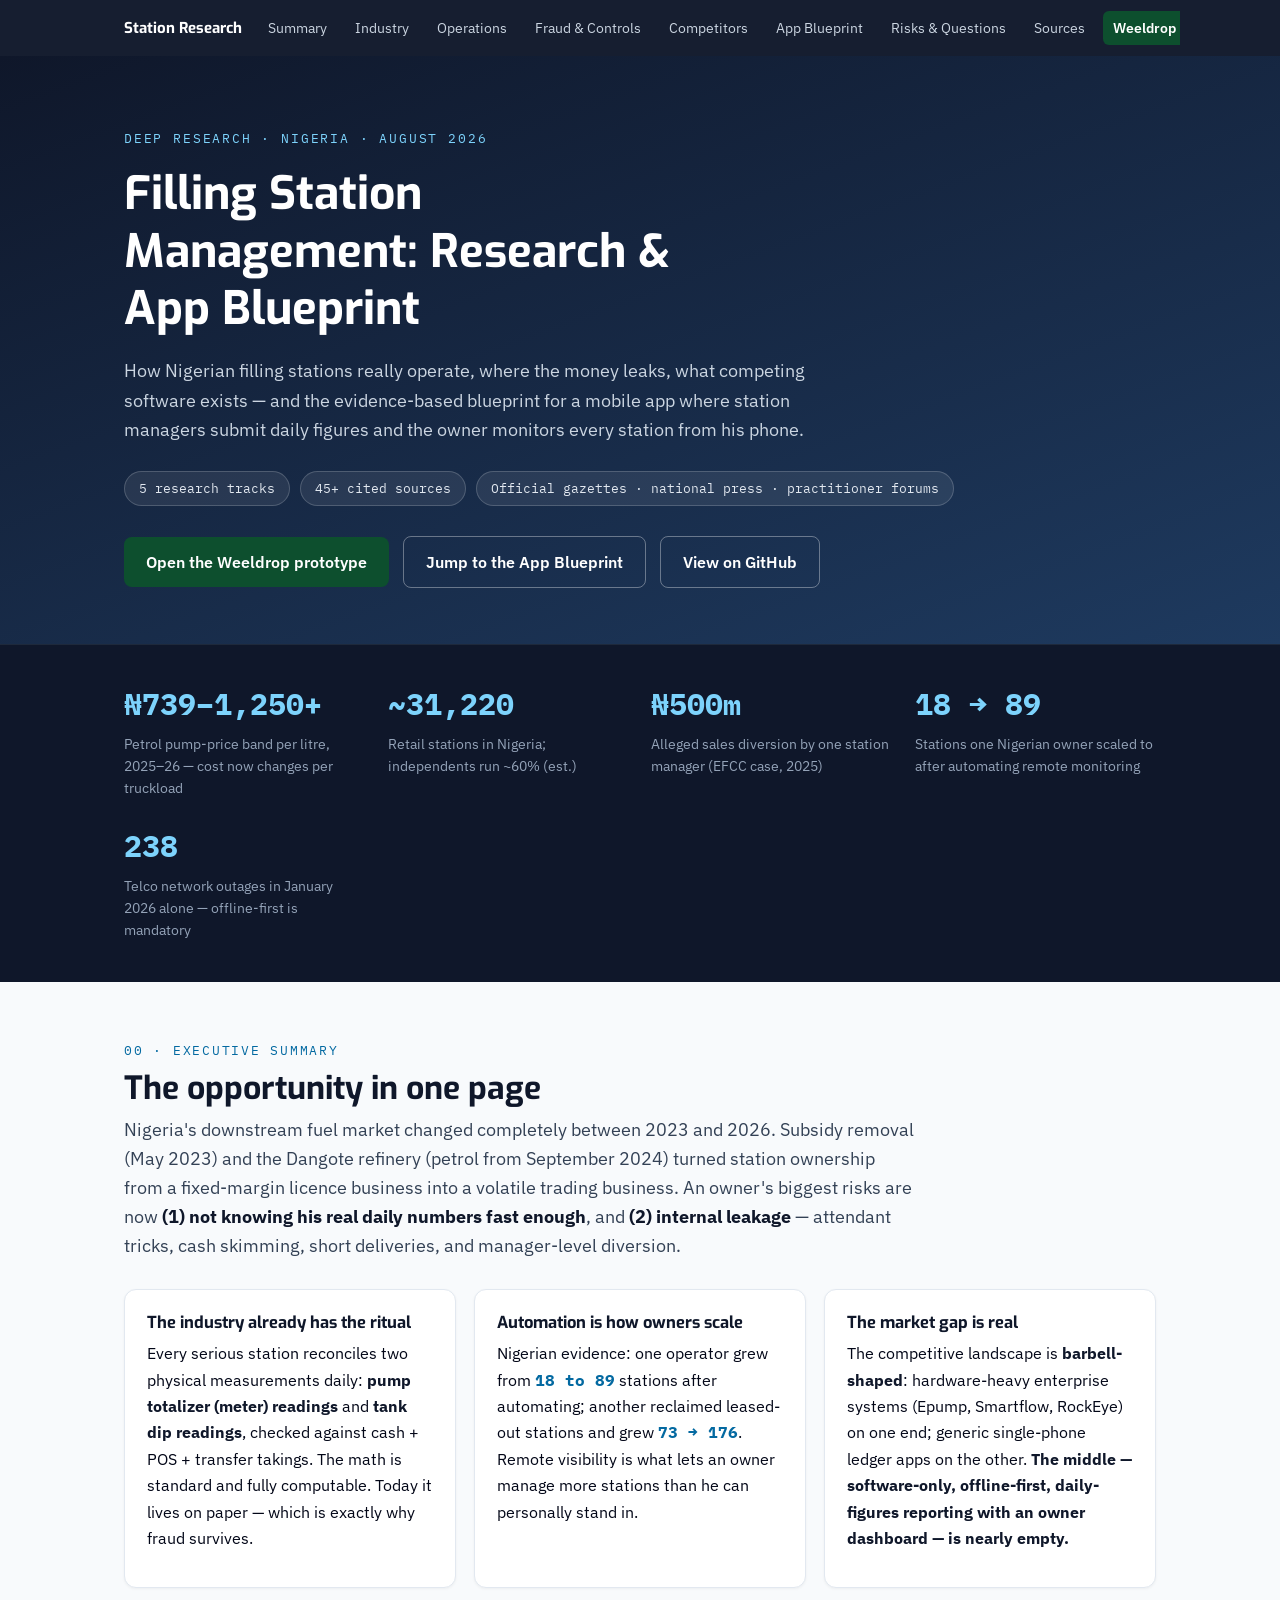
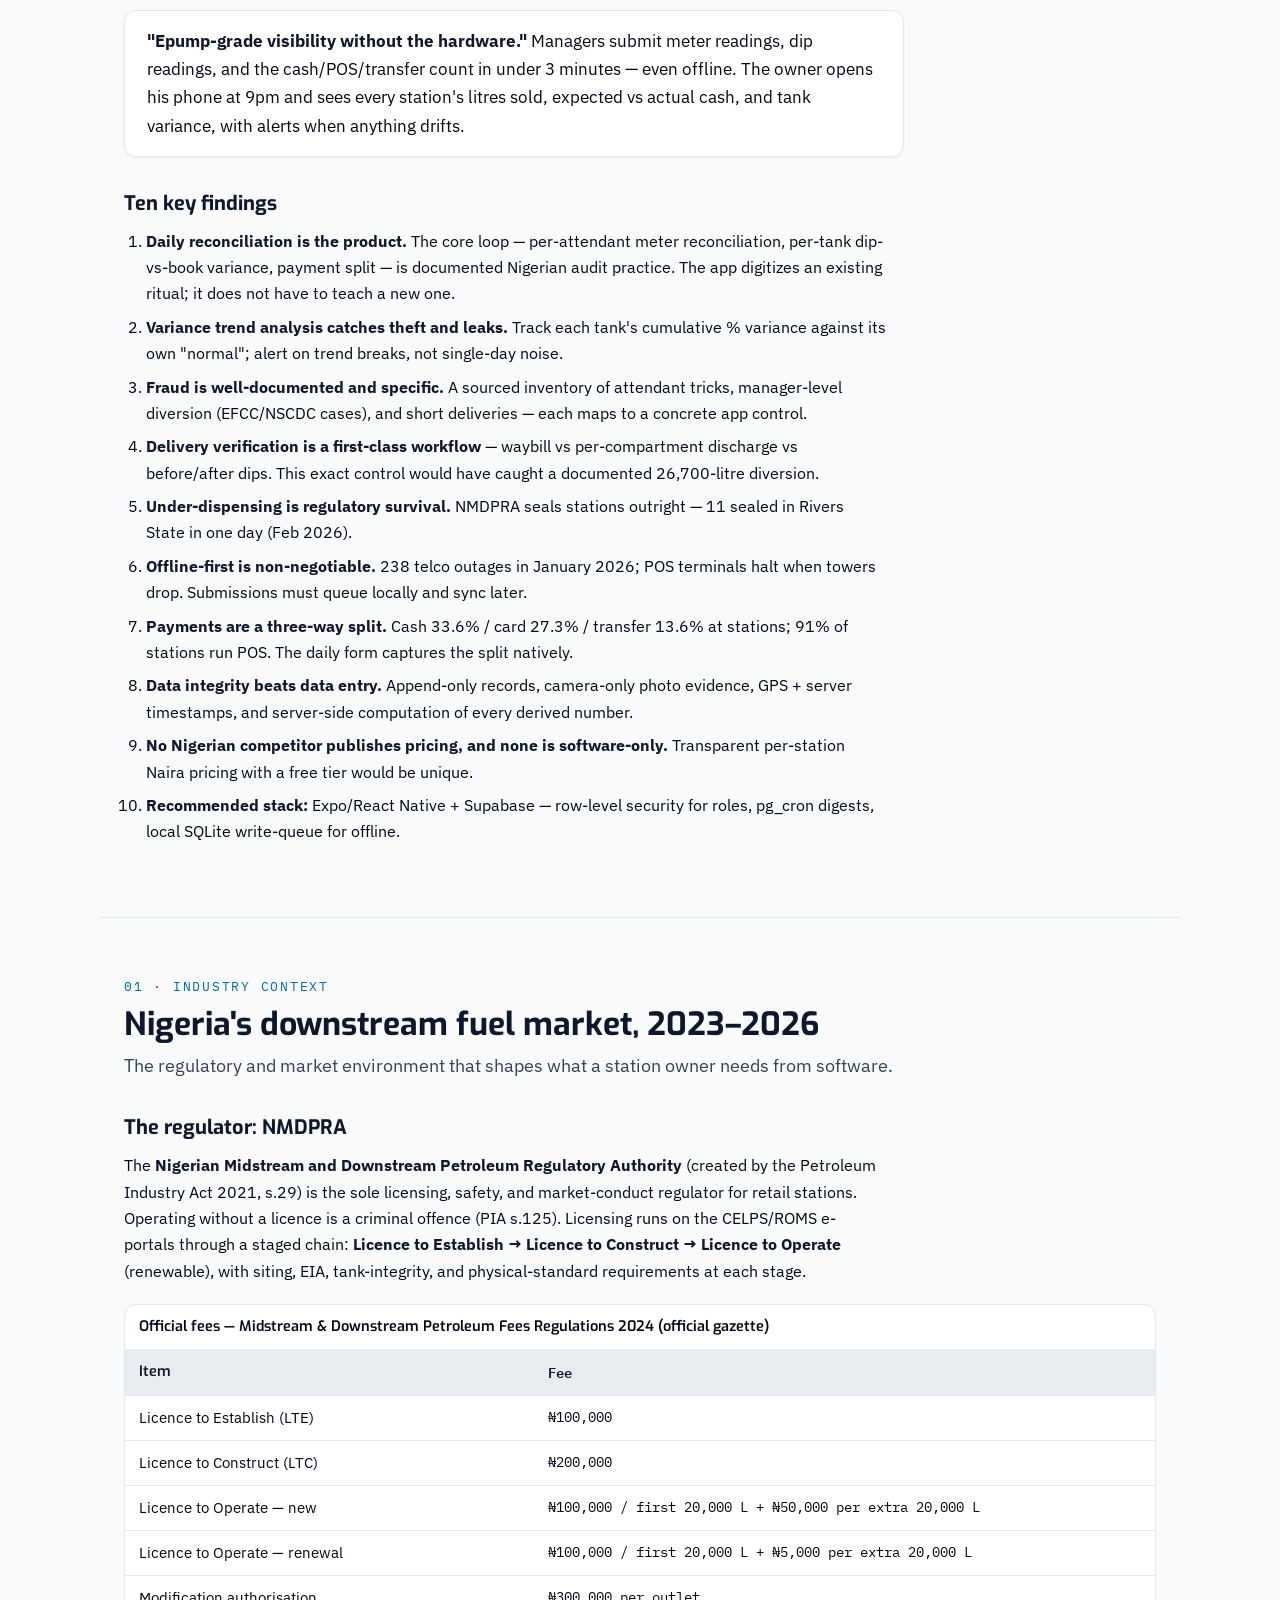
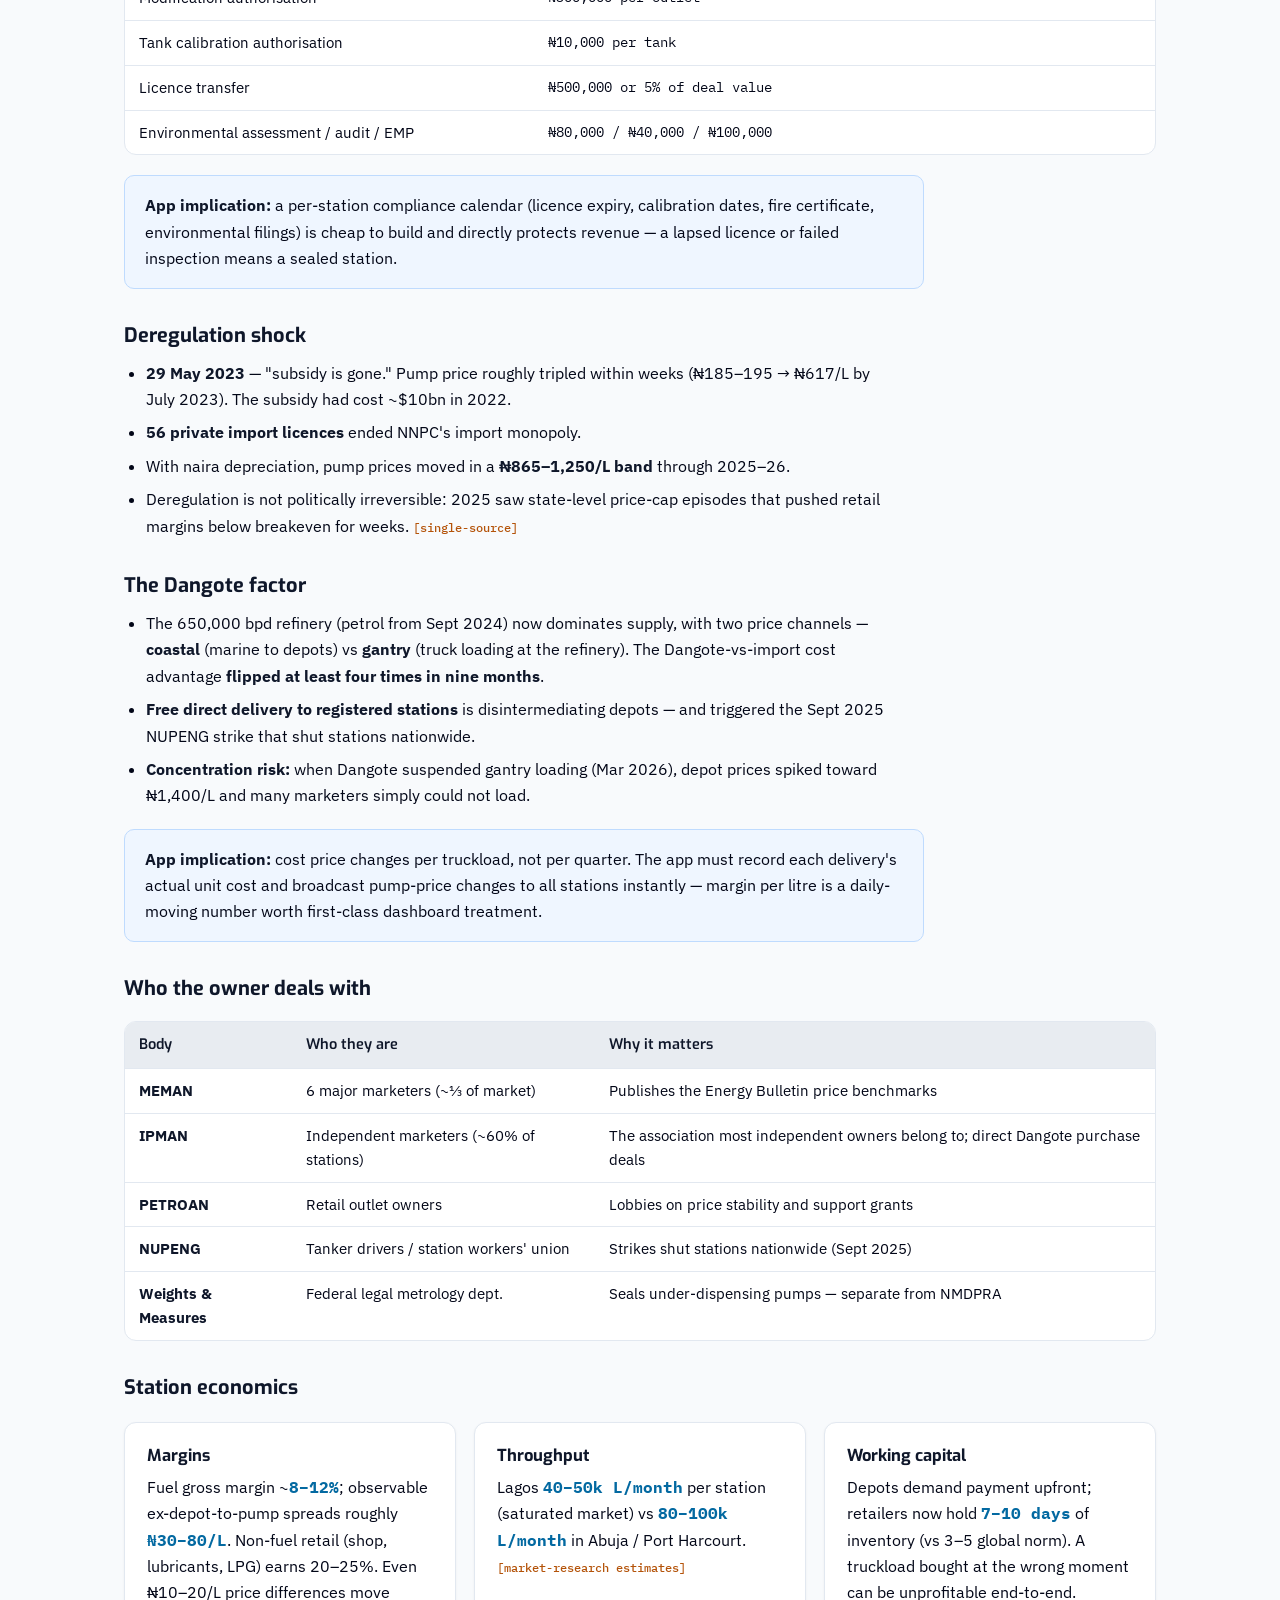
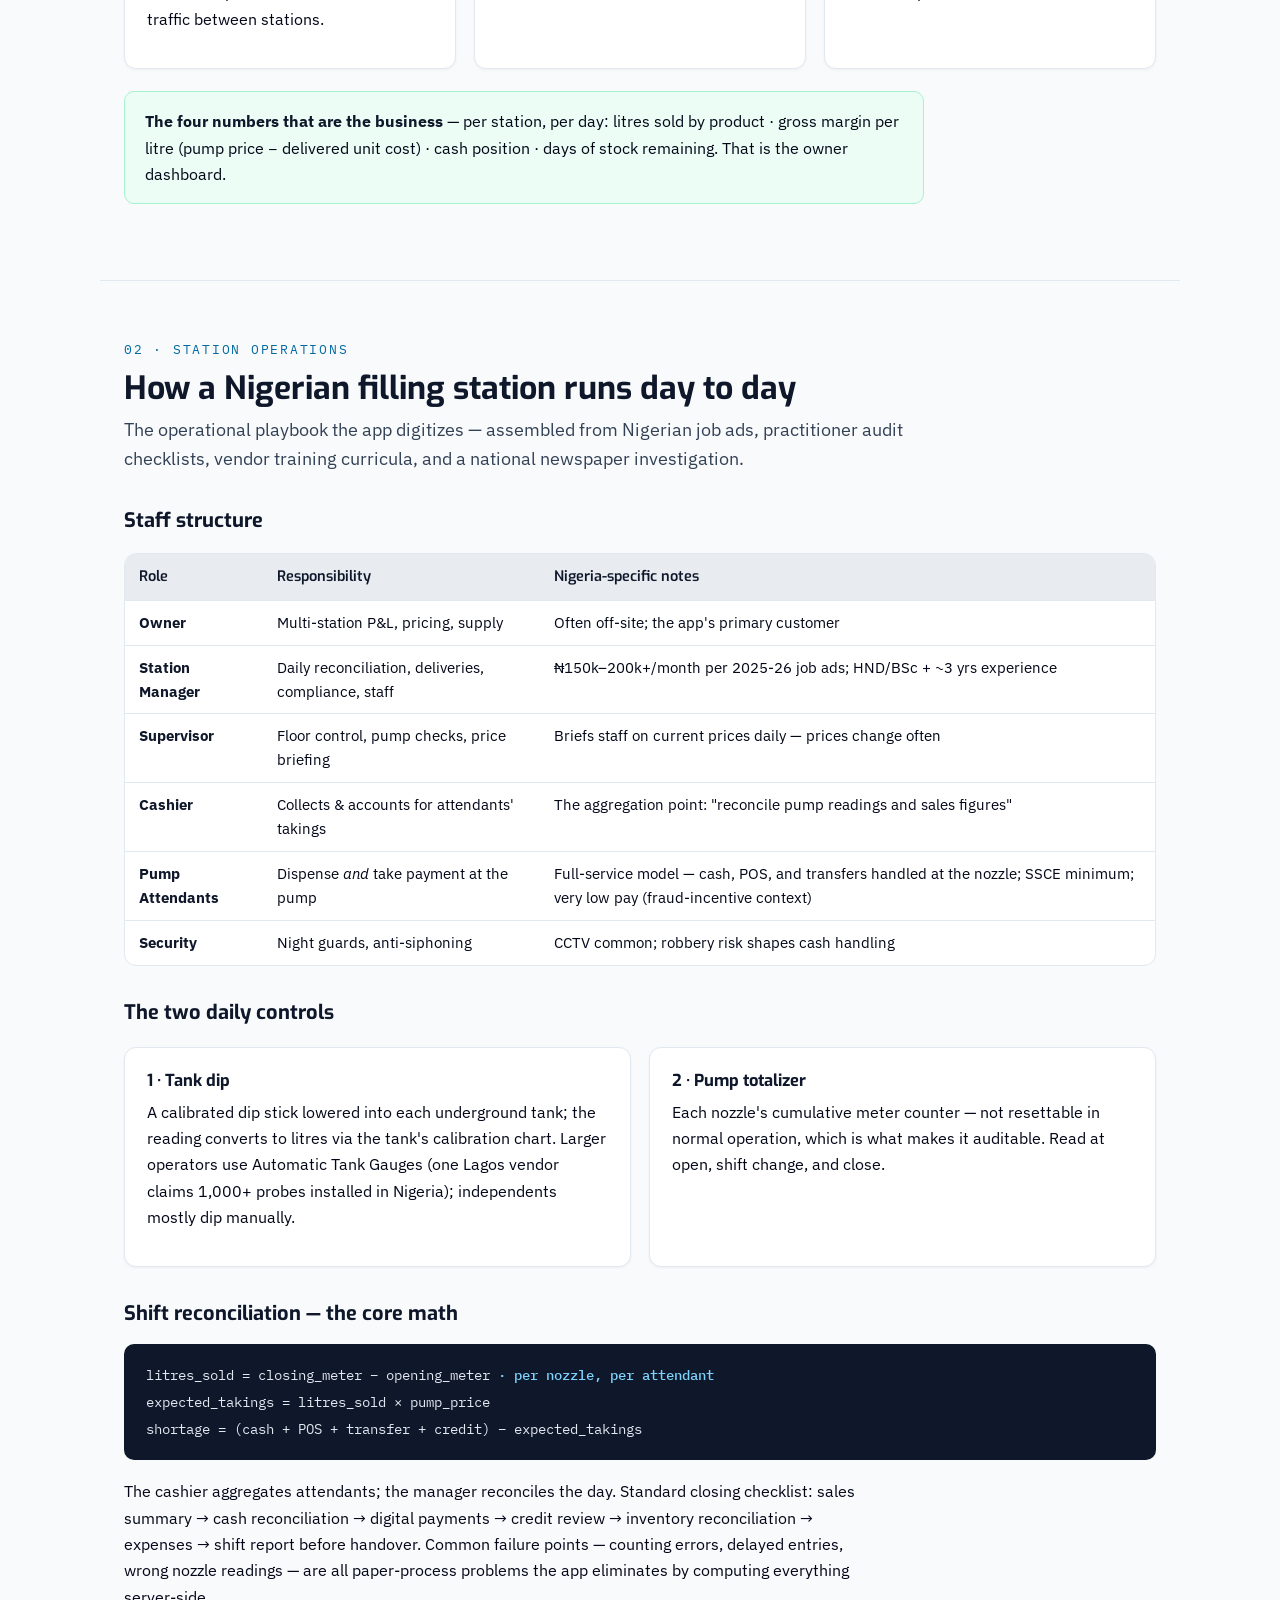
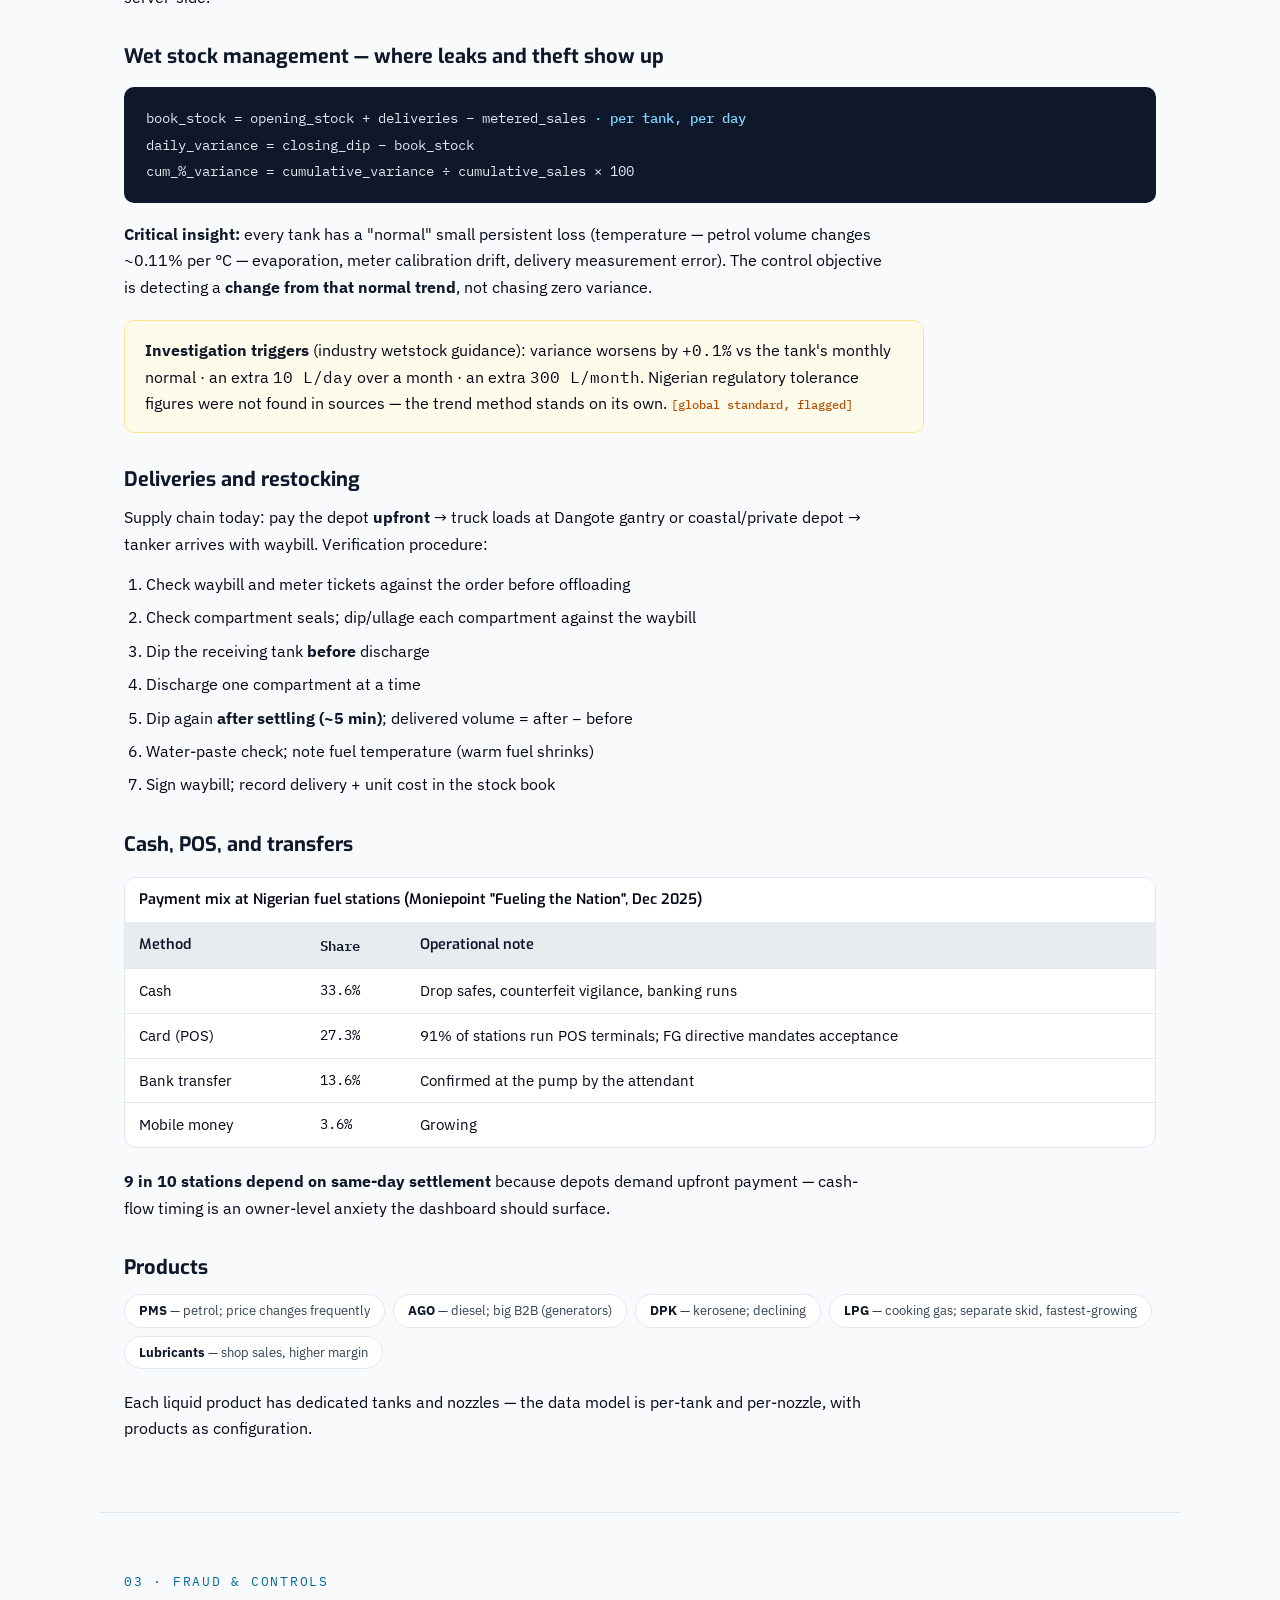
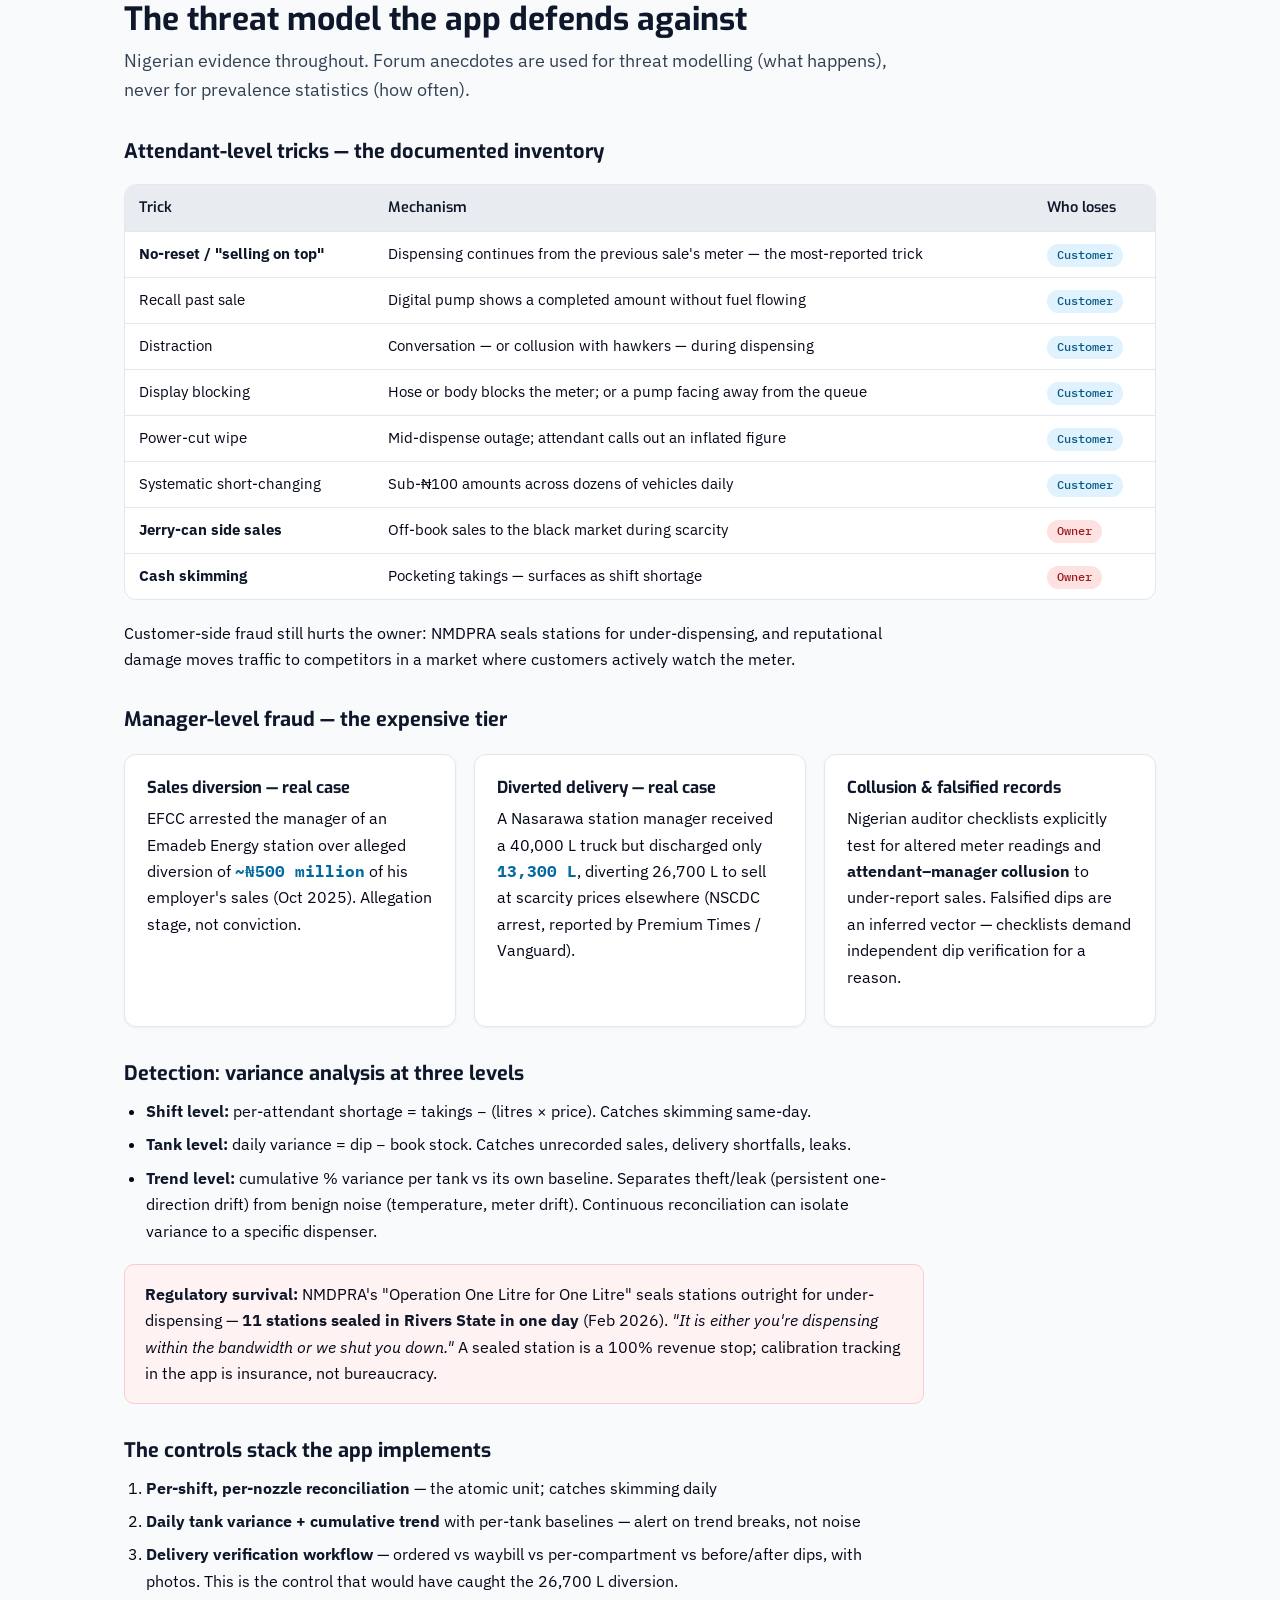
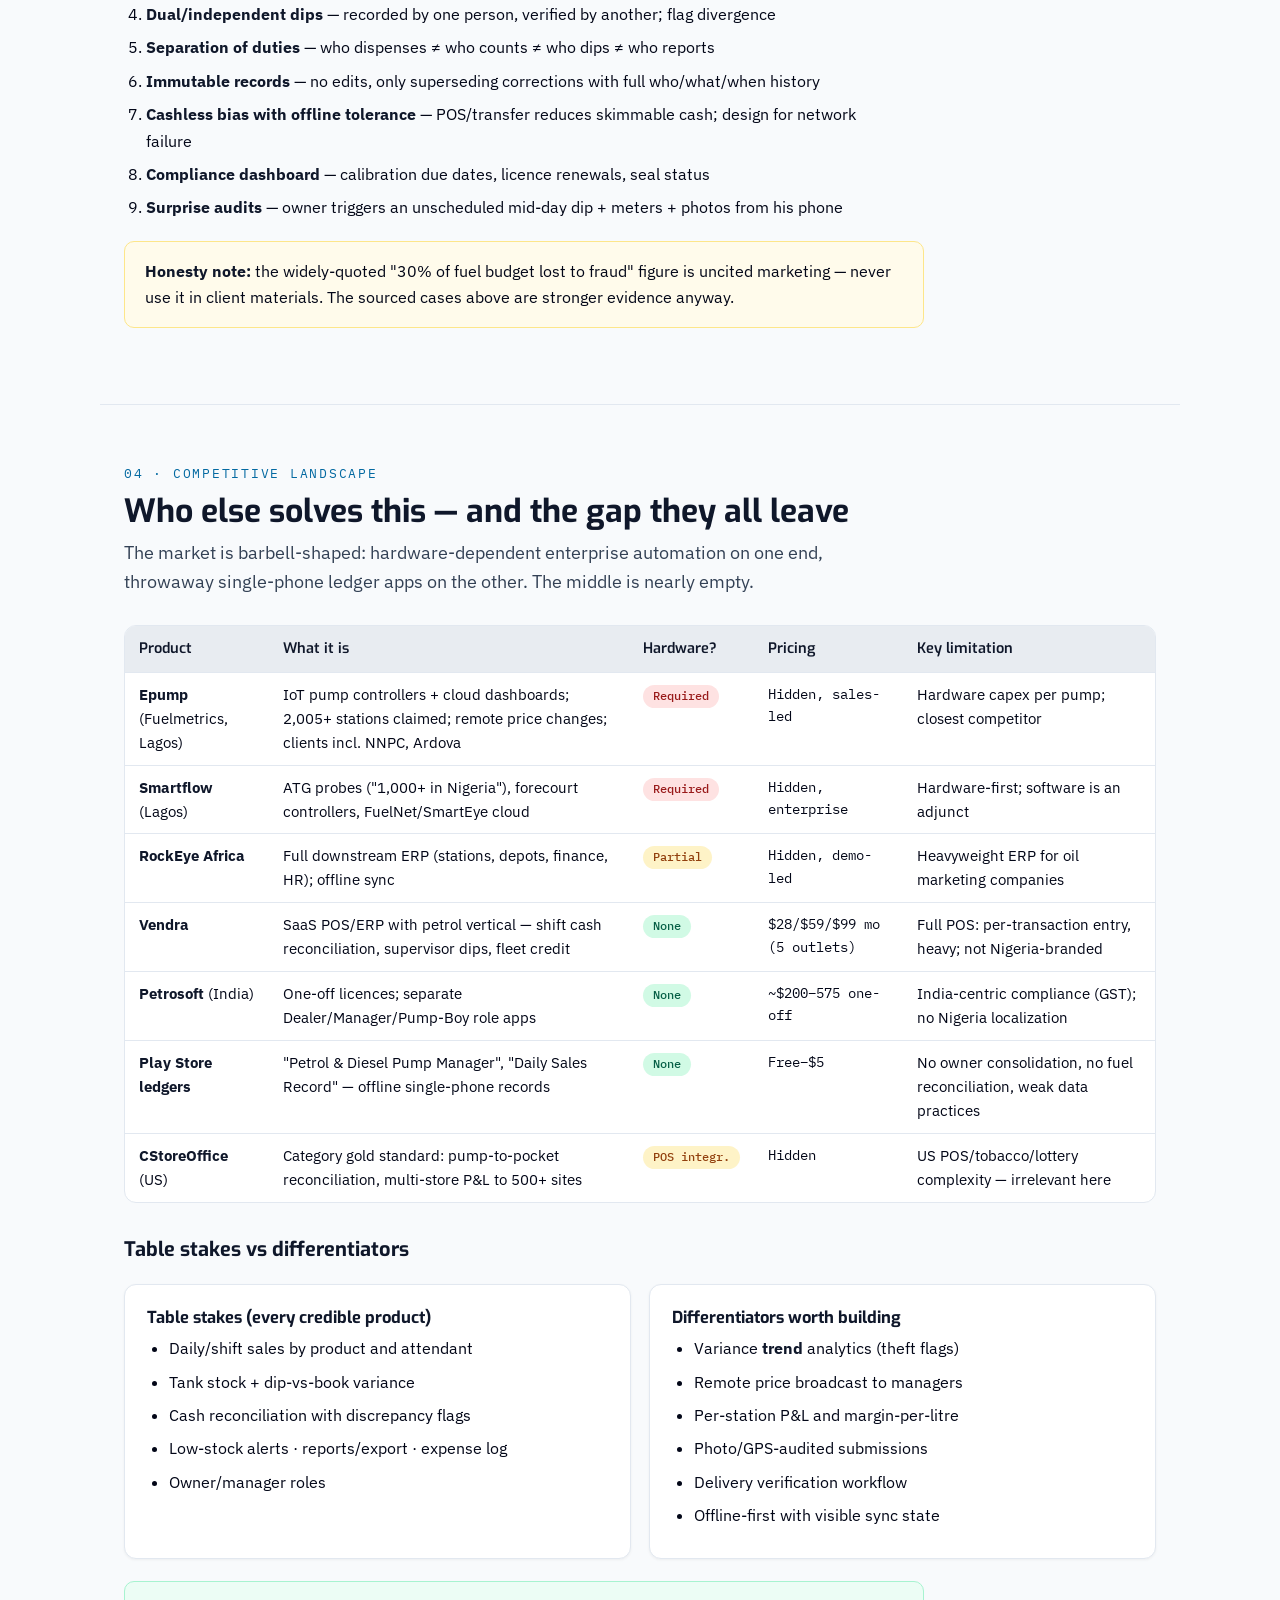
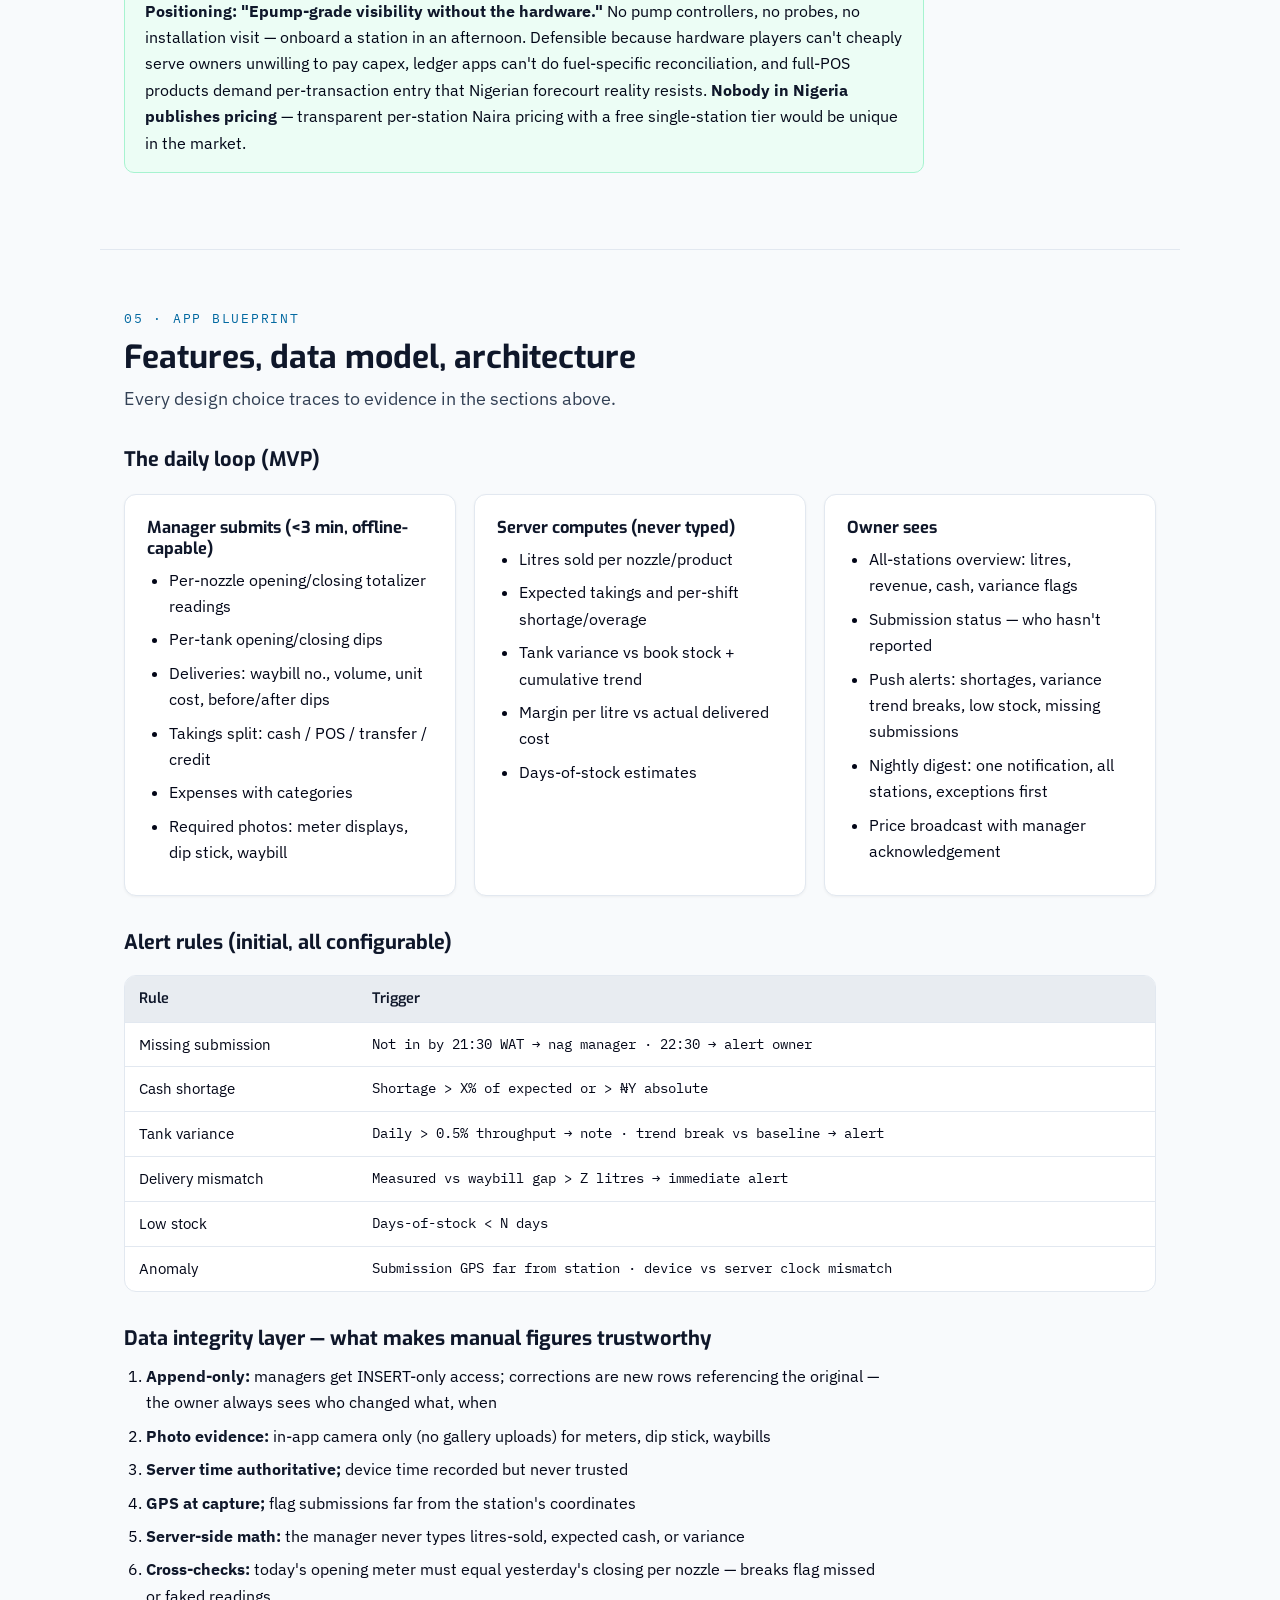
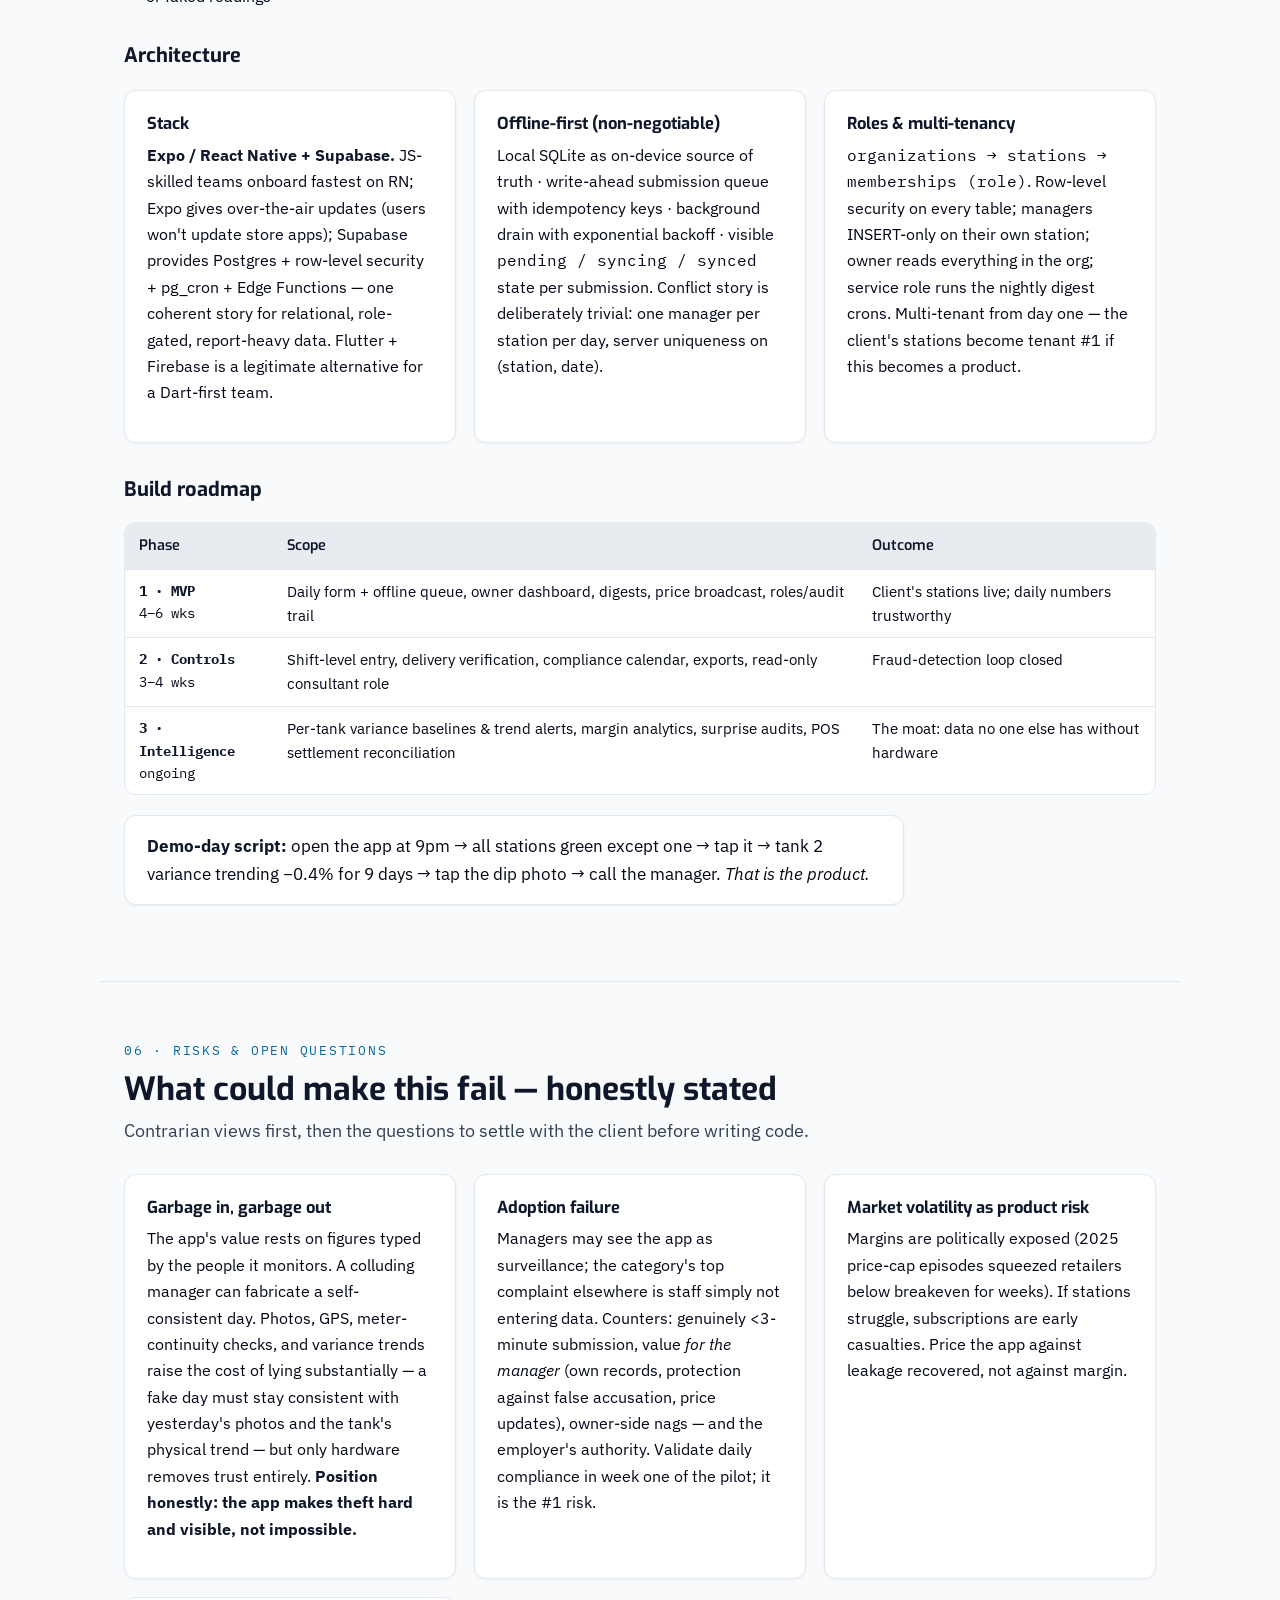
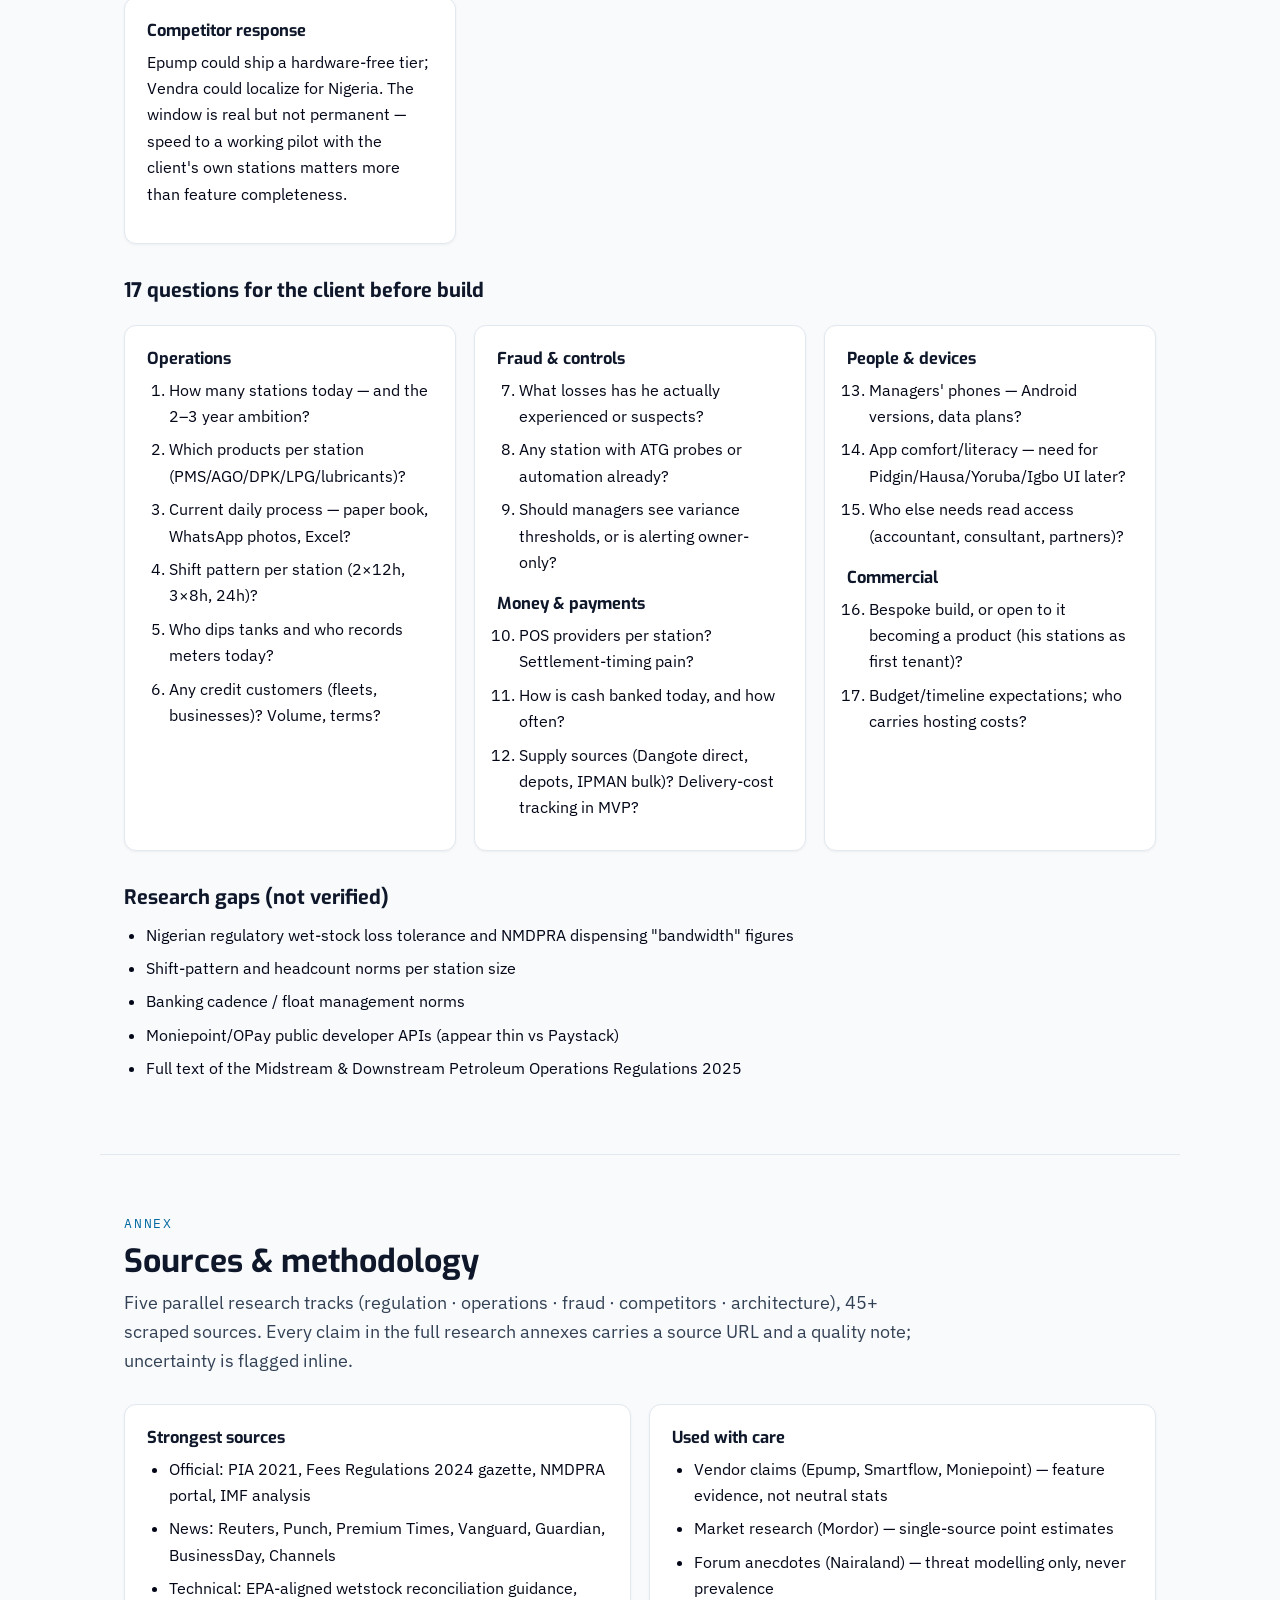
==== commit 95e5c207: "Add Weeldrop OS interactive prototype and client proposal Scopes the existing station-management res" ====
--- a/index.html
+++ b/index.html
@@ -113,6 +113,7 @@
     <a class="item" href="#blueprint">App Blueprint</a>
     <a class="item" href="#risks">Risks &amp; Questions</a>
     <a class="item" href="#sources">Sources</a>
+    <a class="item" href="prototype/" style="background:#0d4f2e;color:#fff;font-weight:600">Weeldrop Prototype ↗</a>
   </div>
 </nav>
 
@@ -127,7 +128,8 @@
       <span class="chip">Official gazettes · national press · practitioner forums</span>
     </div>
     <div>
-      <a class="cta" href="#blueprint">Jump to the App Blueprint</a>
+      <a class="cta" href="prototype/" style="background:#0d4f2e">Open the Weeldrop prototype</a>
+      <a class="cta ghost" href="#blueprint">Jump to the App Blueprint</a>
       <a class="cta ghost" href="https://github.com/mosesdex/filling-station-management-research">View on GitHub</a>
     </div>
   </div>
